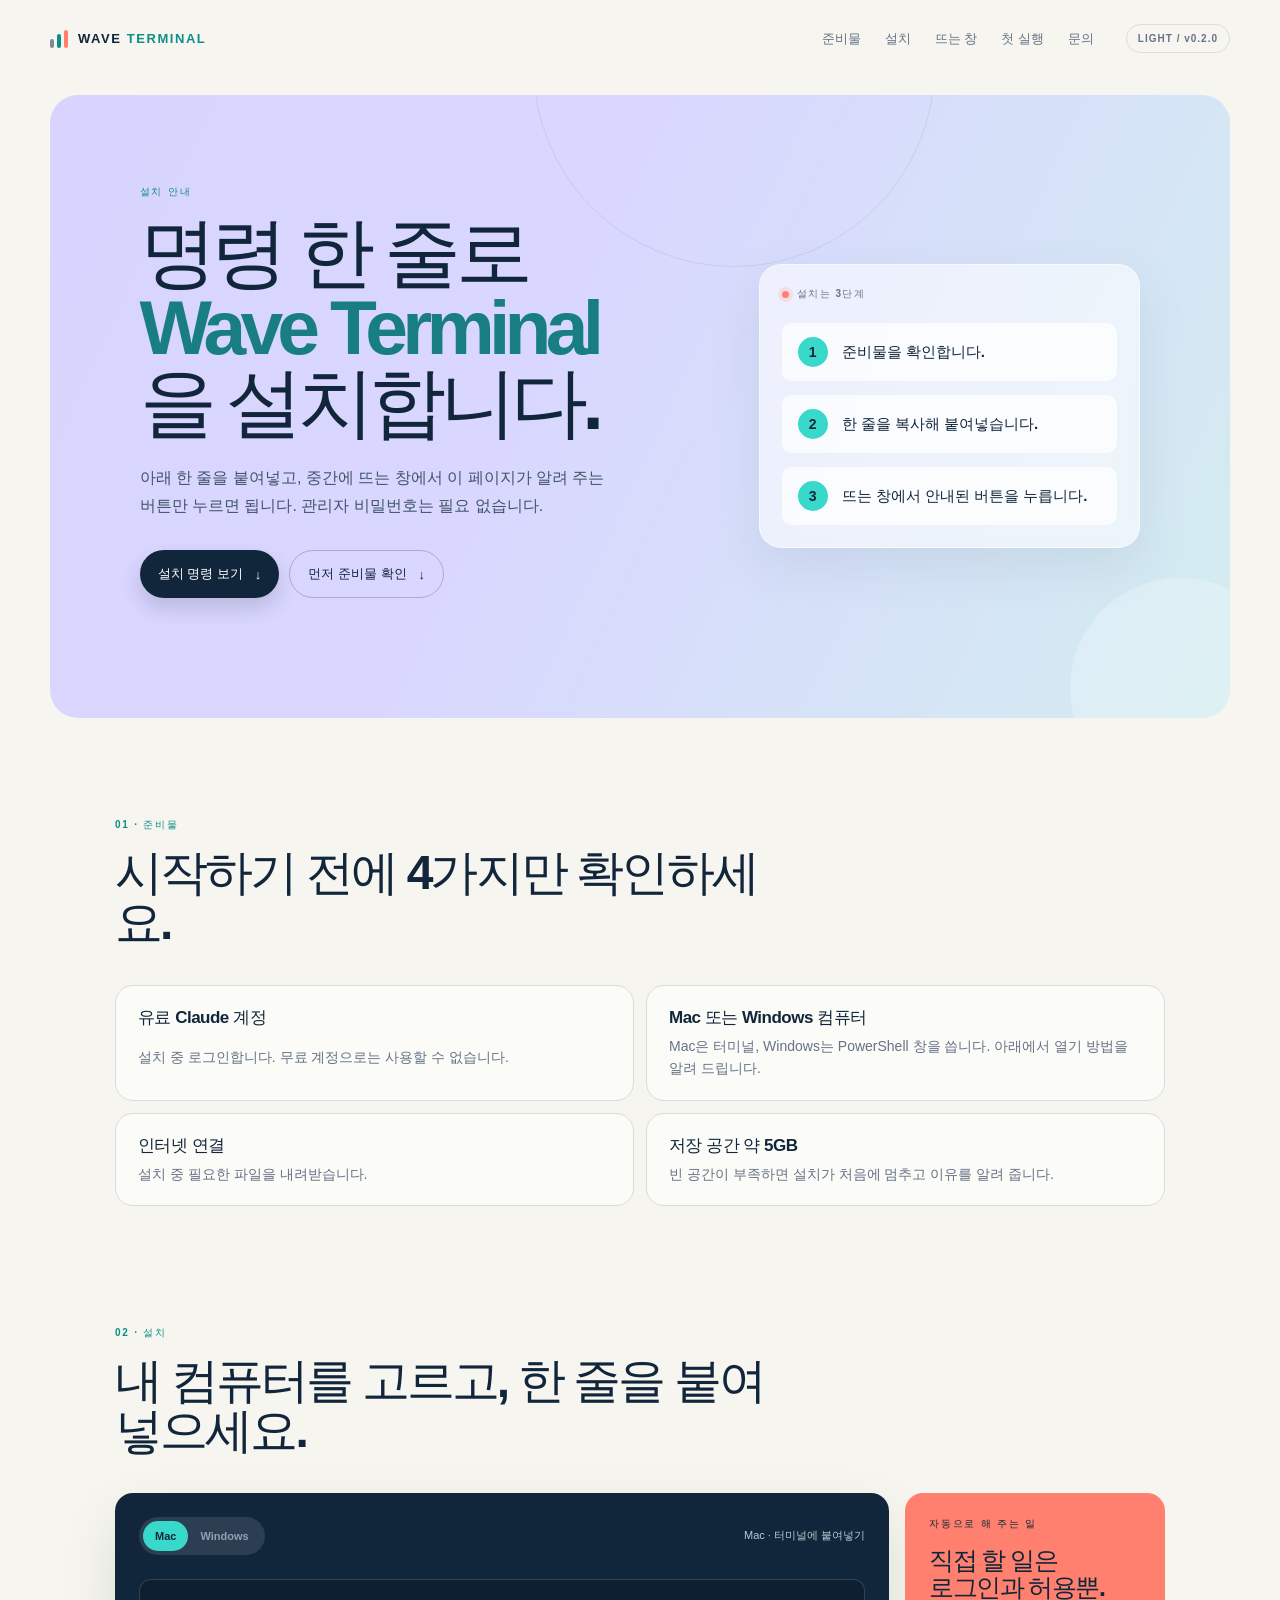
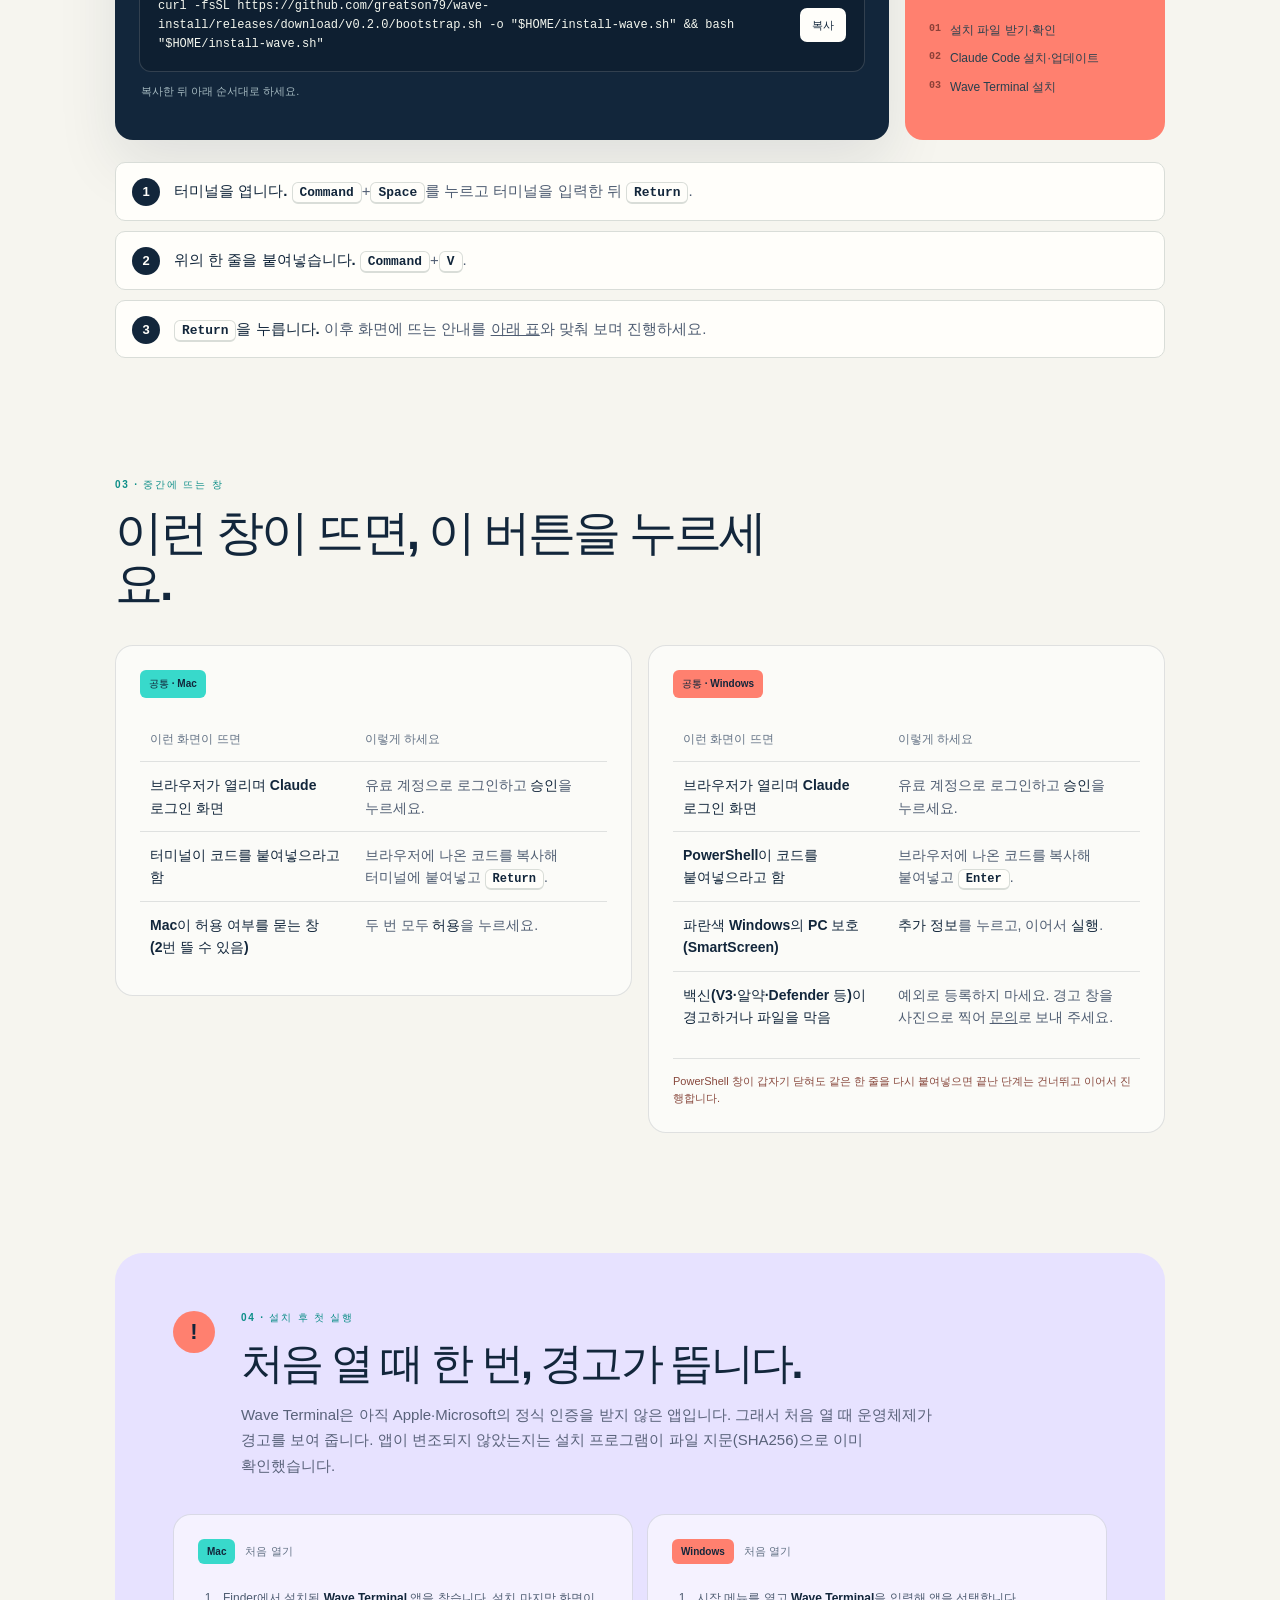
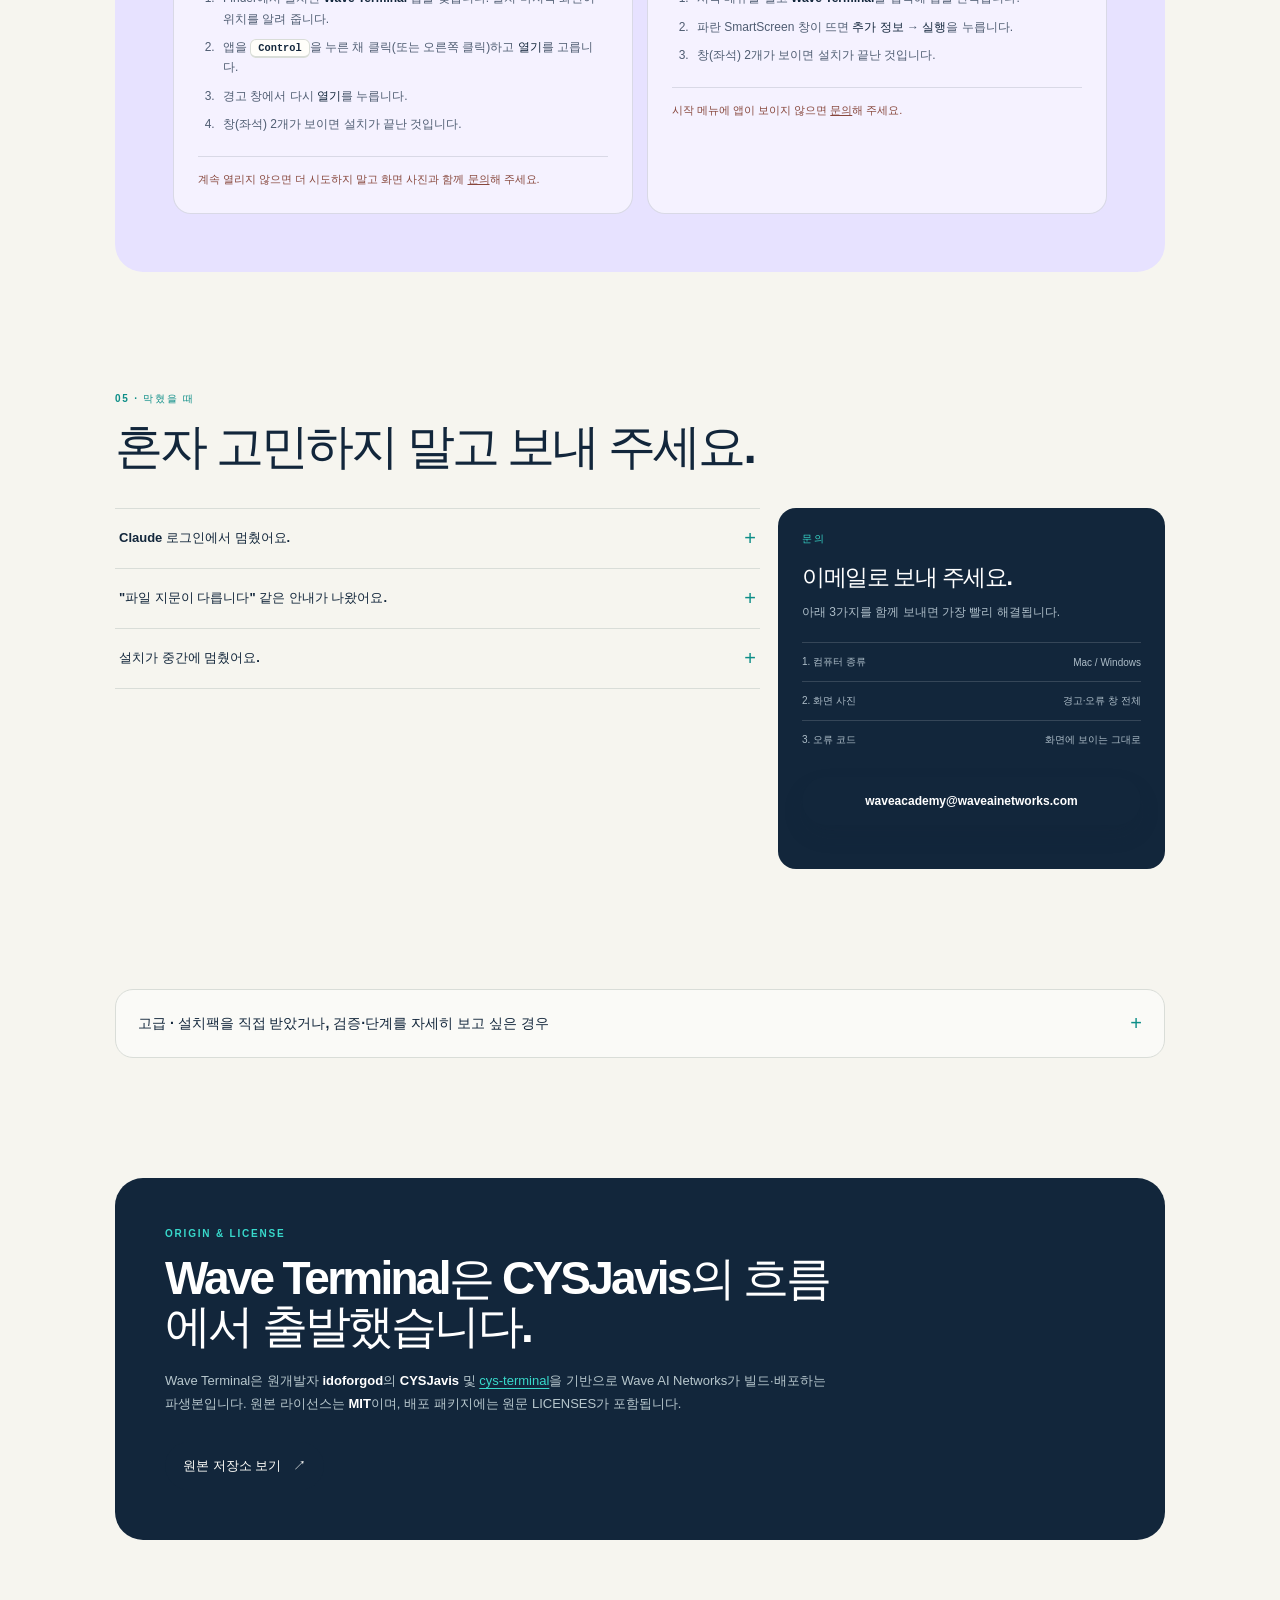
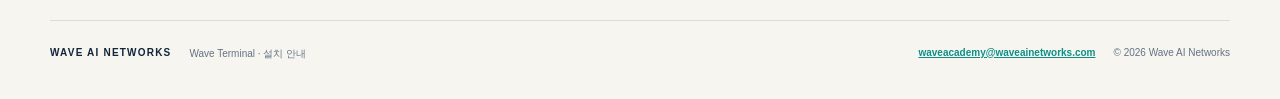
==== site/index.html @ 5f9d538c "release v0.2.0: finalize Windows one-line command on /get, sync site/steps.json, README for Mac+Wind" ====
<!doctype html>
<html lang="ko">
  <head>
    <meta charset="utf-8" />
    <meta name="viewport" content="width=device-width, initial-scale=1" />
    <meta name="description" content="Wave Terminal 설치 안내 — 명령 한 줄, 뜨는 창에서 누를 버튼, 막혔을 때 문의 방법까지." />
    <title>Wave Terminal — 설치 안내</title>
    <link rel="icon" href="data:image/svg+xml,%3Csvg xmlns='http://www.w3.org/2000/svg' viewBox='0 0 32 32'%3E%3Crect width='32' height='32' rx='9' fill='%2312263b'/%3E%3Cpath d='M9 21h4V11H9zm6 0h4V7h-4zm6 0h4V4h-4z' fill='%2338d9cb'/%3E%3C/svg%3E" />
    <link rel="stylesheet" href="./styles.css" />
    <script src="./app.js" defer></script>
  </head>
  <body>
    <a class="skip-link" href="#main">본문으로 건너뛰기</a>
    <header class="site-header">
      <a class="brand" href="#top" aria-label="Wave Terminal 처음으로">
        <span class="brand-mark" aria-hidden="true"><i></i><i></i><i></i></span>
        <span>WAVE <em>TERMINAL</em></span>
      </a>
      <nav class="top-nav" aria-label="페이지 탐색">
        <a href="#ready">준비물</a>
        <a href="#install">설치</a>
        <a href="#windows-popups">뜨는 창</a>
        <a href="#first-run">첫 실행</a>
        <a href="#help">문의</a>
      </nav>
      <span class="header-tag">LIGHT / v0.2.0</span>
    </header>

    <main id="main">
      <section class="hero" id="top" aria-labelledby="hero-title">
        <div class="hero-copy">
          <p class="eyebrow">설치 안내</p>
          <h1 id="hero-title">명령 한 줄로<br /><span>Wave Terminal</span>을 설치합니다.</h1>
          <p class="hero-lede">아래 한 줄을 붙여넣고, 중간에 뜨는 창에서 이 페이지가 알려 주는 버튼만 누르면 됩니다. 관리자 비밀번호는 필요 없습니다.</p>
          <div class="hero-actions">
            <a class="button button-primary" href="#install">설치 명령 보기 <span aria-hidden="true">↓</span></a>
            <a class="button button-quiet" href="#ready">먼저 준비물 확인 <span aria-hidden="true">↓</span></a>
          </div>
        </div>
        <div class="hero-card" aria-label="설치 순서 요약">
          <div class="hero-card-top"><span class="live-dot"></span> 설치는 3단계</div>
          <ol class="quick-steps">
            <li><strong>1</strong><span>준비물을 확인합니다.</span></li>
            <li><strong>2</strong><span>한 줄을 복사해 붙여넣습니다.</span></li>
            <li><strong>3</strong><span>뜨는 창에서 안내된 버튼을 누릅니다.</span></li>
          </ol>
        </div>
      </section>

      <section class="section" id="ready" aria-labelledby="ready-title">
        <div class="section-heading">
          <p class="eyebrow">01 · 준비물</p>
          <h2 id="ready-title">시작하기 전에 4가지만 확인하세요.</h2>
        </div>
        <ul class="need-grid">
          <li><strong>유료 Claude 계정</strong><span>설치 중 로그인합니다. 무료 계정으로는 사용할 수 없습니다.</span></li>
          <li><strong>Mac 또는 Windows 컴퓨터</strong><span>Mac은 터미널, Windows는 PowerShell 창을 씁니다. 아래에서 열기 방법을 알려 드립니다.</span></li>
          <li><strong>인터넷 연결</strong><span>설치 중 필요한 파일을 내려받습니다.</span></li>
          <li><strong>저장 공간 약 5GB</strong><span>빈 공간이 부족하면 설치가 처음에 멈추고 이유를 알려 줍니다.</span></li>
        </ul>
      </section>

      <section class="section install-section" id="install" aria-labelledby="install-title">
        <div class="section-heading">
          <p class="eyebrow">02 · 설치</p>
          <h2 id="install-title">내 컴퓨터를 고르고, 한 줄을 붙여넣으세요.</h2>
        </div>
        <div class="install-layout">
          <div class="command-card">
            <div class="command-card-head">
              <div class="os-switcher" role="tablist" aria-label="운영체제 선택">
                <button class="os-tab is-active" type="button" role="tab" aria-selected="true" data-os="mac">Mac</button>
                <button class="os-tab" type="button" role="tab" aria-selected="false" data-os="windows">Windows</button>
              </div>
              <span class="command-label" id="command-label">Mac · 터미널에 붙여넣기</span>
            </div>
            <div class="command-line">
              <code id="install-command">curl -fsSL https://github.com/greatson79/wave-install/releases/download/v0.2.0/bootstrap.sh -o "$HOME/install-wave.sh" &amp;&amp; bash "$HOME/install-wave.sh"</code>
              <button class="copy-button" type="button" id="copy-command" aria-describedby="copy-status">복사</button>
            </div>
            <p class="copy-status" id="copy-status" role="status" aria-live="polite">복사한 뒤 아래 순서대로 하세요.</p>
          </div>
          <aside class="release-card" aria-label="설치가 하는 일">
            <p class="eyebrow">자동으로 해 주는 일</p>
            <h3>직접 할 일은<br />로그인과 허용뿐.</h3>
            <ol class="mini-checklist">
              <li><span>01</span> 설치 파일 받기·확인</li>
              <li><span>02</span> Claude Code 설치·업데이트</li>
              <li><span>03</span> Wave Terminal 설치</li>
            </ol>
          </aside>
        </div>

        <ol class="do-list os-panel" data-os-panel="mac">
          <li><strong>터미널을 엽니다.</strong> <kbd>Command</kbd>+<kbd>Space</kbd>를 누르고 <b>터미널</b>을 입력한 뒤 <kbd>Return</kbd>.</li>
          <li><strong>위의 한 줄을 붙여넣습니다.</strong> <kbd>Command</kbd>+<kbd>V</kbd>.</li>
          <li><strong><kbd>Return</kbd>을 누릅니다.</strong> 이후 화면에 뜨는 안내를 <a href="#mac-popups">아래 표</a>와 맞춰 보며 진행하세요.</li>
        </ol>
        <ol class="do-list os-panel" data-os-panel="windows" hidden>
          <li><strong>PowerShell을 엽니다.</strong> 시작 메뉴를 열고 <b>PowerShell</b>을 입력한 뒤 <b>Windows PowerShell</b>을 선택합니다. 관리자 권한으로 열 필요는 없습니다.</li>
          <li><strong>위의 한 줄을 붙여넣습니다.</strong> 창 안에서 마우스 오른쪽 버튼을 누르면 붙여넣어집니다.</li>
          <li><strong><kbd>Enter</kbd>를 누릅니다.</strong> 이후 화면에 뜨는 안내를 <a href="#windows-popups">아래 표</a>와 맞춰 보며 진행하세요.</li>
        </ol>
      </section>

      <section class="section" id="popups" aria-labelledby="popups-title">
        <div class="section-heading">
          <p class="eyebrow">03 · 중간에 뜨는 창</p>
          <h2 id="popups-title">이런 창이 뜨면, 이 버튼을 누르세요.</h2>
        </div>
        <div class="popup-grid">
          <article class="procedure-card" id="mac-popups">
            <div class="procedure-head"><span class="platform-badge mac-badge">공통 · Mac</span></div>
            <table class="popup-table">
              <thead><tr><th scope="col">이런 화면이 뜨면</th><th scope="col">이렇게 하세요</th></tr></thead>
              <tbody>
                <tr><th scope="row">브라우저가 열리며 Claude 로그인 화면</th><td>유료 계정으로 로그인하고 <strong>승인</strong>을 누르세요.</td></tr>
                <tr><th scope="row">터미널이 코드를 붙여넣으라고 함</th><td>브라우저에 나온 코드를 복사해 터미널에 붙여넣고 <kbd>Return</kbd>.</td></tr>
                <tr><th scope="row">Mac이 허용 여부를 묻는 창 (2번 뜰 수 있음)</th><td>두 번 모두 <strong>허용</strong>을 누르세요.</td></tr>
              </tbody>
            </table>
          </article>
          <article class="procedure-card" id="windows-popups">
            <div class="procedure-head"><span class="platform-badge win-badge">공통 · Windows</span></div>
            <table class="popup-table">
              <thead><tr><th scope="col">이런 화면이 뜨면</th><th scope="col">이렇게 하세요</th></tr></thead>
              <tbody>
                <tr><th scope="row">브라우저가 열리며 Claude 로그인 화면</th><td>유료 계정으로 로그인하고 <strong>승인</strong>을 누르세요.</td></tr>
                <tr><th scope="row">PowerShell이 코드를 붙여넣으라고 함</th><td>브라우저에 나온 코드를 복사해 붙여넣고 <kbd>Enter</kbd>.</td></tr>
                <tr><th scope="row">파란색 <b>Windows의 PC 보호</b> (SmartScreen)</th><td><strong>추가 정보</strong>를 누르고, 이어서 <strong>실행</strong>.</td></tr>
                <tr><th scope="row">백신(V3·알약·Defender 등)이 경고하거나 파일을 막음</th><td>예외로 등록하지 마세요. 경고 창을 사진으로 찍어 <a href="#help">문의</a>로 보내 주세요.</td></tr>
              </tbody>
            </table>
            <p class="procedure-stop">PowerShell 창이 갑자기 닫혀도 같은 한 줄을 다시 붙여넣으면 끝난 단계는 건너뛰고 이어서 진행합니다.</p>
          </article>
        </div>
      </section>

      <section class="section unsigned-section" id="first-run" aria-labelledby="first-title">
        <div class="warning-heading">
          <div class="warning-icon" aria-hidden="true">!</div>
          <div>
            <p class="eyebrow">04 · 설치 후 첫 실행</p>
            <h2 id="first-title">처음 열 때 한 번, 경고가 뜹니다.</h2>
            <p>Wave Terminal은 아직 Apple·Microsoft의 정식 인증을 받지 않은 앱입니다. 그래서 처음 열 때 운영체제가 경고를 보여 줍니다. 앱이 변조되지 않았는지는 설치 프로그램이 파일 지문(SHA256)으로 이미 확인했습니다.</p>
          </div>
        </div>
        <div class="unsigned-grid">
          <article class="procedure-card">
            <div class="procedure-head"><span class="platform-badge mac-badge">Mac</span><span>처음 열기</span></div>
            <ol>
              <li>Finder에서 설치된 <strong>Wave Terminal</strong> 앱을 찾습니다. 설치 마지막 화면이 위치를 알려 줍니다.</li>
              <li>앱을 <kbd>Control</kbd>을 누른 채 클릭(또는 오른쪽 클릭)하고 <strong>열기</strong>를 고릅니다.</li>
              <li>경고 창에서 다시 <strong>열기</strong>를 누릅니다.</li>
              <li>창(좌석) 2개가 보이면 설치가 끝난 것입니다.</li>
            </ol>
            <p class="procedure-stop">계속 열리지 않으면 더 시도하지 말고 화면 사진과 함께 <a href="#help">문의</a>해 주세요.</p>
          </article>
          <article class="procedure-card">
            <div class="procedure-head"><span class="platform-badge win-badge">Windows</span><span>처음 열기</span></div>
            <ol>
              <li>시작 메뉴를 열고 <strong>Wave Terminal</strong>을 입력해 앱을 선택합니다.</li>
              <li>파란 SmartScreen 창이 뜨면 <strong>추가 정보</strong> → <strong>실행</strong>을 누릅니다.</li>
              <li>창(좌석) 2개가 보이면 설치가 끝난 것입니다.</li>
            </ol>
            <p class="procedure-stop">시작 메뉴에 앱이 보이지 않으면 <a href="#help">문의</a>해 주세요.</p>
          </article>
        </div>
      </section>

      <section class="section help-section" id="help" aria-labelledby="help-title">
        <div class="section-heading">
          <p class="eyebrow">05 · 막혔을 때</p>
          <h2 id="help-title">혼자 고민하지 말고 보내 주세요.</h2>
        </div>
        <div class="help-layout">
          <div class="troubleshooting-list">
            <details><summary>Claude 로그인에서 멈췄어요.</summary><p>브라우저에서 유료 Claude 계정 로그인을 끝낸 뒤 설치 창으로 돌아와 안내대로 이어 가세요. 로그인 코드는 다른 사람에게 보내지 마세요.</p></details>
            <details><summary>"파일 지문이 다릅니다" 같은 안내가 나왔어요.</summary><p>그 파일은 실행하지 말고 삭제하세요. 한 줄을 처음부터 다시 실행해도 같으면 설치를 멈추고 문의해 주세요.</p></details>
            <details><summary>설치가 중간에 멈췄어요.</summary><p>같은 한 줄을 다시 붙여넣으세요. 이미 끝난 단계는 건너뜁니다. 그래도 멈추면 아래 내용을 보내 주세요.</p></details>
          </div>
          <aside class="reset-card">
            <p class="eyebrow">문의</p>
            <h3>이메일로 보내 주세요.</h3>
            <p>아래 3가지를 함께 보내면 가장 빨리 해결됩니다.</p>
            <div class="recovery-line"><span>1. 컴퓨터 종류</span><span>Mac / Windows</span></div>
            <div class="recovery-line"><span>2. 화면 사진</span><span>경고·오류 창 전체</span></div>
            <div class="recovery-line"><span>3. 오류 코드</span><span>화면에 보이는 그대로</span></div>
            <p><a class="button button-primary" href="mailto:waveacademy@waveainetworks.com">waveacademy@waveainetworks.com</a></p>
          </aside>
        </div>
      </section>

      <section class="section advanced-section" id="advanced" aria-labelledby="advanced-title">
        <details class="advanced-fold">
          <summary id="advanced-title">고급 · 설치팩을 직접 받았거나, 검증·단계를 자세히 보고 싶은 경우</summary>
          <div class="advanced-body">
            <h3>설치팩 zip을 직접 받은 경우</h3>
            <p><a href="https://github.com/greatson79/wave-install/archive/refs/tags/v0.2.0.zip">wave-install-0.2.0.zip</a>을 내려받아 압축을 풀면 <code>wave-install-0.2.0</code> 폴더가 생깁니다. 터미널에서 <code>cd ~/Downloads/wave-install-0.2.0 &amp;&amp; bash bootstrap.sh</code> 한 줄만 실행하세요(위의 설치 명령은 칠 필요 없음).</p>

            <h3>설치기가 확인하는 것</h3>
            <p>공식 저장소 <a href="https://github.com/greatson79/wave-terminal" target="_blank" rel="noreferrer">greatson79/wave-terminal</a>의 Release에서 받은 파일인지, 설치기에 고정된 SHA256 지문과 일치하는지를 확인합니다. macOS는 앱 <code>codesign</code> 검증을 추가로 합니다. 이 검증은 파일이 변조되지 않았다는 확인이며 Apple 공증을 대신하지 않습니다. 현재 macOS 공증은 받지 않았고(<code>spctl</code> 거부), Windows는 Authenticode 코드서명이 없습니다. 전체 설치 실측은 진행 중입니다.</p>

            <h3>Mac에서 격리 속성을 직접 풀어야 할 때</h3>
            <p>출처와 지문을 확인했고, 위의 <strong>열기</strong> 방법으로도 열리지 않을 때만 사용하세요. 설치된 Wave Terminal 앱에 한해 <code>xattr -dr com.apple.quarantine "$HOME/.wave/apps/Wave Terminal.app"</code>을 실행합니다. 다른 위치에 복사했다면 실제 앱 경로로 바꾸세요. 서명 문제를 고치지는 않습니다.</p>

            <h3>설치 10단계</h3>
            <p class="steps-source" id="steps-source-status" role="status" aria-live="polite">steps.json을 불러오는 중…</p>
            <ol class="steps-list" id="steps-list" aria-label="Wave Terminal 설치 단계"></ol>
            <noscript><p class="noscript-note">단계 목록을 보려면 브라우저에서 JavaScript를 활성화하세요. 설치 정본은 steps.json입니다.</p></noscript>

            <h3>오류 ID별 안내</h3>
            <div class="troubleshooting-list">
              <details><summary><span class="error-id">OS_UNSUPPORTED</span> 운영체제 또는 셸이 지원 대상이 아닌가요?</summary><p>macOS·Windows의 최신 지원 범위와 셸 조건을 확인한 뒤, 조건이 맞지 않으면 문의해 주세요.</p></details>
              <details><summary><span class="error-id">CHECKSUM_MISMATCH</span> SHA256이 일치하지 않나요?</summary><p>파일을 실행하거나 재사용하지 말고 삭제한 뒤, 공식 Release에서 다시 받아 비교하세요. 계속 다르면 다운로드를 중단합니다.</p></details>
              <details><summary><span class="error-id">CLAUDE_LOGIN_REQUIRED</span> Claude 로그인이 멈췄나요?</summary><p>브라우저에서 유료 Claude 계정 로그인을 완료한 뒤 설치기의 해당 단계로 돌아옵니다. 인증 코드는 공개 채널에 남기지 마세요.</p></details>
              <details><summary><span class="error-id">DAEMON_START_FAILED</span> 데몬 등록에 실패했나요?</summary><p>기본값은 켜짐이지만 선택 단계입니다. 로그 한 파일을 보존하고, 재설치 전에 오류 ID와 운영체제를 기록하세요.</p></details>
            </div>

            <h3>재설치 / 초기화</h3>
            <p>상태 파일과 로그를 확인한 뒤 필요한 작업만 선택하세요. 초기화 전에는 보존할 로그를 먼저 복사합니다. <code>reinstall.sh</code>는 설치 파일을 다시 적용하고, <code>reset.sh --list</code>는 삭제 대상을 미리 보여 줍니다.</p>
          </div>
        </details>
      </section>

      <section class="section attribution-section" id="about" aria-labelledby="about-title">
        <div class="attribution-box">
          <p class="eyebrow">ORIGIN &amp; LICENSE</p>
          <h2 id="about-title">Wave Terminal은 CYSJavis의 흐름에서 출발했습니다.</h2>
          <p>Wave Terminal은 원개발자 <strong>idoforgod</strong>의 <strong>CYSJavis</strong> 및 <a href="https://github.com/idoforgod/cys-terminal" target="_blank" rel="noreferrer">cys-terminal</a>을 기반으로 Wave AI Networks가 빌드·배포하는 파생본입니다. 원본 라이선스는 <strong>MIT</strong>이며, 배포 패키지에는 원문 LICENSES가 포함됩니다.</p>
          <a class="button button-dark" href="https://github.com/idoforgod/cys-terminal" target="_blank" rel="noreferrer">원본 저장소 보기 <span aria-hidden="true">↗</span></a>
        </div>
      </section>
    </main>

    <footer class="site-footer">
      <div><strong>WAVE AI NETWORKS</strong><span>Wave Terminal · 설치 안내</span></div>
      <div><a href="mailto:waveacademy@waveainetworks.com">waveacademy@waveainetworks.com</a><span>© 2026 Wave AI Networks</span></div>
    </footer>
  </body>
</html>
---- site/styles.css ----
:root {
  --ink: #112337;
  --muted: #647386;
  --paper: #f6f5ef;
  --paper-deep: #ecece4;
  --white: #fffefa;
  --navy: #12263b;
  --cyan: #38d9cb;
  --cyan-deep: #0d8e88;
  --coral: #ff806f;
  --lilac: #d9d5ff;
  --line: #d9ddd8;
  --shadow: 0 24px 60px rgba(17, 35, 55, .10);
  --radius-lg: 28px;
  --radius-md: 18px;
  --radius-sm: 10px;
  color: var(--ink);
  background: var(--paper);
  font-family: Inter, ui-sans-serif, -apple-system, BlinkMacSystemFont, "Segoe UI", "Noto Sans KR", sans-serif;
  font-synthesis: none;
  text-rendering: optimizeLegibility;
}

* { box-sizing: border-box; }
html { scroll-behavior: smooth; }
body { margin: 0; min-width: 320px; background: var(--paper); }
a { color: inherit; }
button, a { -webkit-tap-highlight-color: transparent; }
button { font: inherit; }
.skip-link { position: fixed; left: 16px; top: -80px; z-index: 20; padding: 12px 16px; border-radius: 999px; background: var(--navy); color: white; text-decoration: none; }
.skip-link:focus { top: 16px; }

.site-header { width: min(1180px, calc(100% - 48px)); margin: 0 auto; padding: 24px 0 18px; display: flex; align-items: center; gap: 32px; }
.brand { display: inline-flex; align-items: center; gap: 10px; font-size: 13px; font-weight: 850; letter-spacing: .12em; text-decoration: none; white-space: nowrap; }
.brand em { color: var(--cyan-deep); font-style: normal; }
.brand-mark { display: inline-flex; gap: 3px; align-items: end; height: 18px; }
.brand-mark i { display: block; width: 4px; border-radius: 99px; background: var(--navy); }
.brand-mark i:nth-child(1) { height: 9px; opacity: .52; }
.brand-mark i:nth-child(2) { height: 14px; background: var(--cyan-deep); }
.brand-mark i:nth-child(3) { height: 18px; background: var(--coral); }
.top-nav { display: flex; gap: 24px; margin-left: auto; }
.top-nav a { color: var(--muted); font-size: 13px; font-weight: 700; text-decoration: none; }
.top-nav a:hover, .top-nav a:focus-visible { color: var(--ink); }
.header-tag { padding: 8px 11px; border: 1px solid var(--line); border-radius: 99px; color: var(--muted); font-size: 10px; font-weight: 800; letter-spacing: .1em; }

.hero { width: min(1180px, calc(100% - 48px)); margin: 24px auto 100px; padding: clamp(40px, 7vw, 90px) clamp(28px, 7vw, 94px); display: grid; grid-template-columns: minmax(0, 1.15fr) minmax(320px, .85fr); align-items: center; gap: clamp(40px, 8vw, 120px); overflow: hidden; border-radius: var(--radius-lg); background: linear-gradient(115deg, #d8d4ff 0%, #d9d7ff 42%, #d3edf0 100%); position: relative; }
.hero::before { content: ""; position: absolute; width: 400px; height: 400px; border-radius: 50%; border: 1px solid rgba(17,35,55,.08); right: 25%; top: -230px; }
.hero::after { content: ""; position: absolute; width: 220px; height: 220px; border-radius: 50%; background: rgba(255,255,255,.22); right: -60px; bottom: -80px; }
.hero-copy, .hero-card { position: relative; z-index: 1; }
.eyebrow { margin: 0 0 16px; color: var(--cyan-deep); font-size: 10px; font-weight: 900; letter-spacing: .18em; }
.eyebrow span { color: var(--coral); }
h1, h2, h3, p { margin-top: 0; }
h1 { max-width: 700px; margin-bottom: 24px; color: var(--navy); font-size: clamp(42px, 6vw, 78px); line-height: .98; letter-spacing: -.075em; }
h1 span { color: #187e83; }
.hero-lede { max-width: 530px; margin-bottom: 30px; color: #405567; font-size: 16px; line-height: 1.75; word-break: keep-all; }
.hero-actions { display: flex; flex-wrap: wrap; gap: 10px; margin-bottom: 30px; }
.button { display: inline-flex; align-items: center; justify-content: center; gap: 12px; min-height: 48px; padding: 0 18px; border-radius: 999px; font-size: 13px; font-weight: 850; text-decoration: none; transition: transform .2s ease, box-shadow .2s ease, background .2s ease; }
.button:hover, .button:focus-visible { transform: translateY(-2px); }
.button-primary { background: var(--navy); color: white; box-shadow: 0 10px 20px rgba(18,38,59,.16); }
.button-primary:hover, .button-primary:focus-visible { box-shadow: 0 14px 26px rgba(18,38,59,.24); }
.button-quiet { color: var(--navy); border: 1px solid rgba(17,35,55,.24); }
.button-dark { background: var(--navy); color: var(--white); }
.origin-line { margin: 0; color: #536a79; font-size: 11px; }
.origin-line span { margin: 0 7px; color: var(--coral); }
.hero-card { padding: 22px; border: 1px solid rgba(255,255,255,.55); border-radius: 22px; background: rgba(255,255,255,.56); box-shadow: 0 18px 50px rgba(56,89,110,.10); backdrop-filter: blur(10px); }
.hero-card-top { display: flex; align-items: center; gap: 8px; margin-bottom: 18px; color: var(--muted); font-size: 10px; font-weight: 900; letter-spacing: .14em; }
.live-dot { width: 7px; height: 7px; border-radius: 50%; background: var(--coral); box-shadow: 0 0 0 4px rgba(255,128,111,.16); }
.terminal-window { border-radius: 14px; background: var(--navy); overflow: hidden; box-shadow: 0 12px 26px rgba(17,35,55,.19); }
.terminal-top { min-height: 34px; padding: 0 13px; display: flex; align-items: center; gap: 5px; border-bottom: 1px solid rgba(255,255,255,.12); color: #98acbb; }
.terminal-top span { width: 6px; height: 6px; border-radius: 50%; background: #647789; }
.terminal-top span:nth-child(2) { background: var(--lilac); }
.terminal-top span:nth-child(3) { background: var(--cyan); }
.terminal-top b { margin-left: 8px; font-size: 9px; font-weight: 600; }
.terminal-body { padding: 24px 20px 27px; color: #f4f7ef; font-family: "SFMono-Regular", Consolas, monospace; font-size: 12px; line-height: 1.9; }
.terminal-body p { margin: 0; }
.prompt { margin-right: 9px; color: var(--cyan); }
.muted { color: #9baebe; }
.success { color: var(--cyan); }
.hero-card-footer { display: grid; grid-template-columns: repeat(3, 1fr); gap: 12px; padding-top: 18px; color: var(--muted); font-size: 9px; line-height: 1.45; }
.hero-card-footer strong { display: block; color: var(--navy); font-size: 18px; line-height: 1.1; }

.section { width: min(1050px, calc(100% - 48px)); margin: 0 auto 120px; }
.section-heading { max-width: 690px; margin-bottom: 36px; }
.section-heading h2, .warning-heading h2 { margin-bottom: 16px; color: var(--navy); font-size: clamp(30px, 4vw, 48px); line-height: 1.05; letter-spacing: -.06em; }
.section-heading > p:last-child, .warning-heading > div > p:last-child { color: var(--muted); font-size: 15px; line-height: 1.7; word-break: keep-all; }
.split-heading { max-width: none; display: flex; justify-content: space-between; align-items: end; gap: 28px; }
.split-heading > p { margin: 0 0 8px; color: var(--muted); font-size: 12px; }
code { padding: 2px 6px; border-radius: 5px; background: rgba(17,35,55,.07); color: var(--navy); font-family: "SFMono-Regular", Consolas, monospace; font-size: .9em; }

.install-layout { display: grid; grid-template-columns: minmax(0, 1fr) 260px; gap: 16px; align-items: stretch; }
.command-card, .release-card { border-radius: var(--radius-md); }
.command-card { padding: 24px; background: var(--navy); box-shadow: var(--shadow); }
.command-card-head { display: flex; justify-content: space-between; align-items: center; gap: 16px; margin-bottom: 24px; }
.os-switcher { display: inline-flex; padding: 4px; border-radius: 99px; background: rgba(255,255,255,.11); }
.os-tab { padding: 9px 12px; border: 0; border-radius: 99px; background: transparent; color: #8da3b0; cursor: pointer; font-size: 11px; font-weight: 800; }
.os-tab.is-active { background: var(--cyan); color: var(--navy); }
.command-label { color: #b8c8ce; font-size: 11px; }
.command-line { display: grid; grid-template-columns: minmax(0, 1fr) auto; gap: 14px; align-items: center; padding: 17px 18px; border: 1px solid rgba(255,255,255,.15); border-radius: 12px; background: rgba(0,0,0,.17); }
.command-line code { padding: 0; overflow-wrap: anywhere; background: none; color: #f4f7ef; font-size: 12px; line-height: 1.6; }
.copy-button { min-height: 34px; padding: 0 12px; border: 0; border-radius: 7px; background: var(--white); color: var(--navy); cursor: pointer; font-size: 11px; font-weight: 850; }
.copy-button:hover, .copy-button:focus-visible { background: var(--cyan); }
.copy-status { min-height: 18px; margin: 12px 2px 0; color: #a4b9c0; font-size: 11px; }
.release-card { padding: 24px; background: var(--coral); }
.release-card .eyebrow { color: var(--navy); }
.release-card h3 { margin-bottom: 20px; color: var(--navy); font-size: 25px; line-height: 1.1; letter-spacing: -.06em; }
.mini-checklist { display: grid; gap: 12px; margin: 0 0 20px; padding: 0; list-style: none; color: #273f4e; font-size: 12px; line-height: 1.4; }
.mini-checklist li { display: flex; gap: 9px; }
.mini-checklist span { color: #8c4038; font-family: monospace; font-size: 10px; font-weight: 800; }
.text-link { color: var(--navy); font-size: 12px; font-weight: 850; text-underline-offset: 4px; }
.guard-grid { display: grid; grid-template-columns: repeat(3, 1fr); gap: 12px; margin-top: 16px; }
.guard-card { min-height: 156px; padding: 22px; border: 1px solid var(--line); border-radius: var(--radius-md); background: rgba(255,255,255,.35); }
.card-number { display: inline-grid; width: 25px; height: 25px; margin-bottom: 26px; place-items: center; border-radius: 50%; background: var(--lilac); color: var(--navy); font-size: 10px; font-weight: 900; }
.guard-card h3 { margin-bottom: 8px; font-size: 16px; letter-spacing: -.04em; }
.guard-card p { margin: 0; color: var(--muted); font-size: 12px; line-height: 1.6; word-break: keep-all; }

.steps-section { padding-top: 4px; }
.steps-source { padding: 10px 12px; border: 1px solid var(--line); border-radius: 999px; white-space: nowrap; }
.steps-list { display: grid; grid-template-columns: repeat(2, 1fr); gap: 0 28px; padding: 0; margin: 0; list-style: none; counter-reset: steps; }
.step-item { display: grid; grid-template-columns: 48px 1fr; gap: 16px; padding: 24px 0; border-top: 1px solid var(--line); counter-increment: steps; }
.step-item::before { content: counter(steps, decimal-leading-zero); display: grid; width: 42px; height: 42px; place-items: center; border-radius: 12px; background: var(--lilac); color: var(--navy); font-family: "SFMono-Regular", Consolas, monospace; font-size: 11px; font-weight: 900; }
.step-item h3 { margin: 2px 0 7px; font-size: 15px; letter-spacing: -.03em; }
.step-item p { margin: 0 0 8px; color: var(--muted); font-size: 12px; line-height: 1.6; }
.step-item .step-meta { display: flex; flex-wrap: wrap; gap: 6px; margin-top: 10px; }
.step-meta span { padding: 5px 7px; border-radius: 5px; background: var(--paper-deep); color: var(--muted); font-size: 10px; }
.step-meta .pass { background: #d8f3e9; color: #26745e; }
.noscript-note { padding: 16px; border-radius: 10px; background: #fff3cf; color: #735a23; font-size: 13px; }

.unsigned-section { padding: clamp(30px, 5vw, 58px); border-radius: var(--radius-lg); background: #e7e2ff; }
.warning-heading { display: grid; grid-template-columns: 48px 1fr; gap: 20px; max-width: 760px; margin-bottom: 36px; }
.warning-icon { display: grid; width: 42px; height: 42px; place-items: center; border-radius: 50%; background: var(--coral); color: var(--navy); font-size: 22px; font-weight: 900; }
.warning-heading h2 { font-size: clamp(28px, 4vw, 43px); }
.warning-heading > div > p:last-child { margin-bottom: 0; color: #59627a; }
.unsigned-grid { display: grid; grid-template-columns: repeat(2, 1fr); gap: 14px; }
.procedure-card { padding: 24px; border: 1px solid rgba(17,35,55,.12); border-radius: var(--radius-md); background: rgba(255,255,255,.57); }
.procedure-head { display: flex; align-items: center; gap: 10px; margin-bottom: 20px; color: var(--muted); font-size: 11px; font-weight: 800; }
.platform-badge { padding: 7px 9px; border-radius: 6px; color: var(--navy); font-size: 10px; font-weight: 900; }
.mac-badge { background: var(--cyan); }
.win-badge { background: var(--coral); }
.procedure-card ol { margin: 0; padding-left: 20px; color: #4f5d72; font-size: 12px; line-height: 1.7; }
.procedure-card li { padding: 4px 0 4px 5px; }
.procedure-card strong { color: var(--navy); }
.procedure-stop { margin: 18px 0 0; padding-top: 14px; border-top: 1px solid rgba(17,35,55,.12); color: #88483d; font-size: 11px; line-height: 1.55; }

.downloads-section { position: relative; }
.download-grid { display: grid; grid-template-columns: repeat(3, 1fr); gap: 14px; }
.download-step { padding: 22px; border-radius: var(--radius-md); background: var(--white); box-shadow: 0 8px 25px rgba(17,35,55,.05); }
.download-step > span { color: var(--coral); font-family: monospace; font-size: 11px; font-weight: 900; }
.download-step h3 { margin: 28px 0 8px; font-size: 17px; }
.download-step p { margin: 0; color: var(--muted); font-size: 12px; line-height: 1.7; word-break: keep-all; }
.download-step a { color: var(--cyan-deep); font-weight: 800; text-underline-offset: 3px; }
.release-note { display: flex; gap: 10px; align-items: flex-start; margin-top: 14px; padding: 16px; border: 1px dashed #bcc7bf; border-radius: var(--radius-sm); }
.release-note p { margin: 0; color: var(--muted); font-size: 11px; line-height: 1.6; }
.note-mark { display: grid; flex: 0 0 auto; width: 17px; height: 17px; place-items: center; border-radius: 50%; background: var(--cyan); color: var(--navy); font-size: 11px; font-weight: 900; }

.help-layout { display: grid; grid-template-columns: minmax(0, 1.25fr) minmax(250px, .75fr); gap: 18px; }
.troubleshooting-list { border-top: 1px solid var(--line); }
details { border-bottom: 1px solid var(--line); }
summary { display: flex; align-items: center; gap: 12px; padding: 18px 4px; cursor: pointer; color: var(--navy); font-size: 13px; font-weight: 750; list-style: none; }
summary::-webkit-details-marker { display: none; }
summary::after { content: "+"; margin-left: auto; color: var(--cyan-deep); font-size: 20px; font-weight: 400; }
details[open] summary::after { content: "−"; }
details > p { margin: -4px 28px 18px 4px; color: var(--muted); font-size: 12px; line-height: 1.65; }
.error-id { padding: 6px 7px; border-radius: 5px; background: var(--paper-deep); color: var(--cyan-deep); font-family: monospace; font-size: 9px; font-weight: 900; white-space: nowrap; }
.reset-card { padding: 24px; border-radius: var(--radius-md); background: var(--navy); color: white; }
.reset-card .eyebrow { color: var(--cyan); }
.reset-card h3 { margin-bottom: 10px; font-size: 23px; letter-spacing: -.06em; }
.reset-card > p:not(.eyebrow) { margin-bottom: 20px; color: #adbdc8; font-size: 12px; line-height: 1.6; }
.recovery-line { display: flex; justify-content: space-between; gap: 12px; align-items: center; padding: 12px 0; border-top: 1px solid rgba(255,255,255,.15); color: #adbdc8; font-size: 10px; }
.recovery-line code { background: rgba(255,255,255,.1); color: var(--cyan); }

.attribution-section { margin-bottom: 80px; }
.attribution-box { padding: clamp(28px, 5vw, 50px); border-radius: var(--radius-lg); background: var(--navy); color: white; }
.attribution-box .eyebrow { color: var(--cyan); }
.attribution-box h2 { max-width: 680px; margin-bottom: 18px; color: white; font-size: clamp(28px, 4vw, 46px); line-height: 1.04; letter-spacing: -.06em; }
.attribution-box p:not(.eyebrow) { max-width: 740px; margin-bottom: 26px; color: #b7c7cd; font-size: 13px; line-height: 1.8; word-break: keep-all; }
.attribution-box p a { color: var(--cyan); text-underline-offset: 3px; }
.attribution-box p strong { color: white; }
.site-footer { width: min(1180px, calc(100% - 48px)); margin: 0 auto; padding: 26px 0 38px; display: flex; justify-content: space-between; gap: 20px; border-top: 1px solid var(--line); color: var(--muted); font-size: 10px; }
.site-footer > div { display: flex; flex-wrap: wrap; gap: 12px 18px; }
.site-footer strong { color: var(--navy); letter-spacing: .12em; }
.site-footer a { color: var(--cyan-deep); font-weight: 700; }

:focus-visible { outline: 3px solid var(--coral); outline-offset: 3px; }
@media (max-width: 860px) {
  .site-header { gap: 16px; }
  .top-nav { gap: 14px; }
  .header-tag { display: none; }
  .hero { grid-template-columns: 1fr; gap: 42px; }
  .hero-card { max-width: 470px; }
  .install-layout, .help-layout { grid-template-columns: 1fr; }
  .release-card { min-height: 0; }
}
@media (max-width: 620px) {
  .site-header, .hero, .section, .site-footer { width: min(100% - 32px, 1050px); }
  .site-header { padding-top: 18px; }
  .top-nav { display: none; }
  .hero { margin-top: 12px; margin-bottom: 72px; padding: 36px 24px; border-radius: 22px; }
  h1 { font-size: clamp(39px, 13vw, 62px); }
  .hero-lede { font-size: 14px; }
  .hero-card-footer { gap: 7px; }
  .section { margin-bottom: 84px; }
  .section-heading h2, .warning-heading h2 { font-size: 34px; }
  .command-card { padding: 18px; }
  .command-card-head { align-items: flex-start; flex-direction: column; }
  .command-label { align-self: flex-start; }
  .command-line { grid-template-columns: 1fr; }
  .copy-button { justify-self: start; padding-inline: 18px; }
  .guard-grid, .unsigned-grid, .download-grid { grid-template-columns: 1fr; }
  .guard-card { min-height: auto; }
  .split-heading { display: block; }
  .steps-source { display: inline-block; margin-top: 4px; white-space: normal; }
  .steps-list { grid-template-columns: 1fr; }
  .unsigned-section { padding: 26px 20px; border-radius: 22px; }
  .warning-heading { grid-template-columns: 1fr; gap: 16px; }
  .procedure-card { padding: 20px; }
  .site-footer { display: block; }
  .site-footer > div + div { margin-top: 12px; }
}

/* /get 쉬운 말 개정(2026-10-01): 준비물·할 일 목록·뜨는 창 표·고급 접힘 */
.quick-steps { display: grid; gap: 14px; padding: 0; margin: 22px 0 0; list-style: none; }
.quick-steps li { display: flex; align-items: center; gap: 14px; padding: 14px 16px; border-radius: var(--radius-sm); background: rgba(255,255,255,.72); color: var(--navy); font-size: 15px; font-weight: 700; }
.quick-steps strong { display: grid; place-items: center; flex: none; width: 30px; height: 30px; border-radius: 50%; background: var(--cyan); color: var(--navy); font-size: 14px; }
.need-grid { display: grid; grid-template-columns: repeat(2, 1fr); gap: 12px; padding: 0; margin: 0; list-style: none; }
.need-grid li { display: grid; gap: 6px; padding: 20px 22px; border: 1px solid var(--line); border-radius: var(--radius-md); background: rgba(255,255,255,.6); }
.need-grid strong { color: var(--navy); font-size: 17px; letter-spacing: -.03em; }
.need-grid span { color: var(--muted); font-size: 14px; line-height: 1.6; word-break: keep-all; }
.do-list { display: grid; gap: 10px; padding: 0; margin: 22px 0 0; list-style: none; counter-reset: dolist; }
.do-list[hidden] { display: none; }
.do-list li { counter-increment: dolist; padding: 16px 18px 16px 58px; position: relative; border-radius: var(--radius-sm); background: var(--white); border: 1px solid var(--line); color: #4f5d72; font-size: 15px; line-height: 1.65; word-break: keep-all; }
.do-list li::before { content: counter(dolist); position: absolute; left: 16px; top: 15px; display: grid; place-items: center; width: 28px; height: 28px; border-radius: 50%; background: var(--navy); color: var(--white); font-size: 13px; font-weight: 800; }
.do-list strong { color: var(--navy); }
kbd { padding: 2px 7px; border: 1px solid var(--line); border-bottom-width: 2px; border-radius: 6px; background: var(--white); color: var(--navy); font: 700 .86em/1.4 ui-monospace, monospace; }
.popup-grid { display: grid; grid-template-columns: repeat(2, 1fr); gap: 16px; align-items: start; }
.popup-table { width: 100%; border-collapse: collapse; font-size: 14px; line-height: 1.6; color: #4f5d72; }
.popup-table th, .popup-table td { padding: 12px 10px; border-top: 1px solid rgba(17,35,55,.12); text-align: left; vertical-align: top; word-break: keep-all; }
.popup-table thead th { border-top: 0; color: var(--muted); font-size: 12px; }
.popup-table tbody th { width: 46%; color: var(--navy); font-weight: 700; }
.popup-table strong { color: var(--navy); }
.advanced-fold { border: 1px solid var(--line); border-radius: var(--radius-md); background: rgba(255,255,255,.5); padding: 4px 22px; }
.advanced-fold > summary { padding: 18px 0; font-size: 14px; }
.advanced-body { padding: 4px 0 22px; color: #4f5d72; font-size: 14px; line-height: 1.75; word-break: keep-all; }
.advanced-body h3 { margin: 26px 0 8px; color: var(--navy); font-size: 16px; letter-spacing: -.03em; }
.advanced-body .steps-list { margin-top: 12px; }
.reset-card .button { margin-top: 18px; width: 100%; font-size: 12px; }
@media (max-width: 860px) { .popup-grid, .need-grid { grid-template-columns: 1fr; } }
@media (max-width: 620px) {
  .hero h1, .section-heading h2 { font-size: clamp(26px, 8.4vw, 34px); overflow-wrap: anywhere; word-break: keep-all; }
  .do-list li { font-size: 14px; }
}
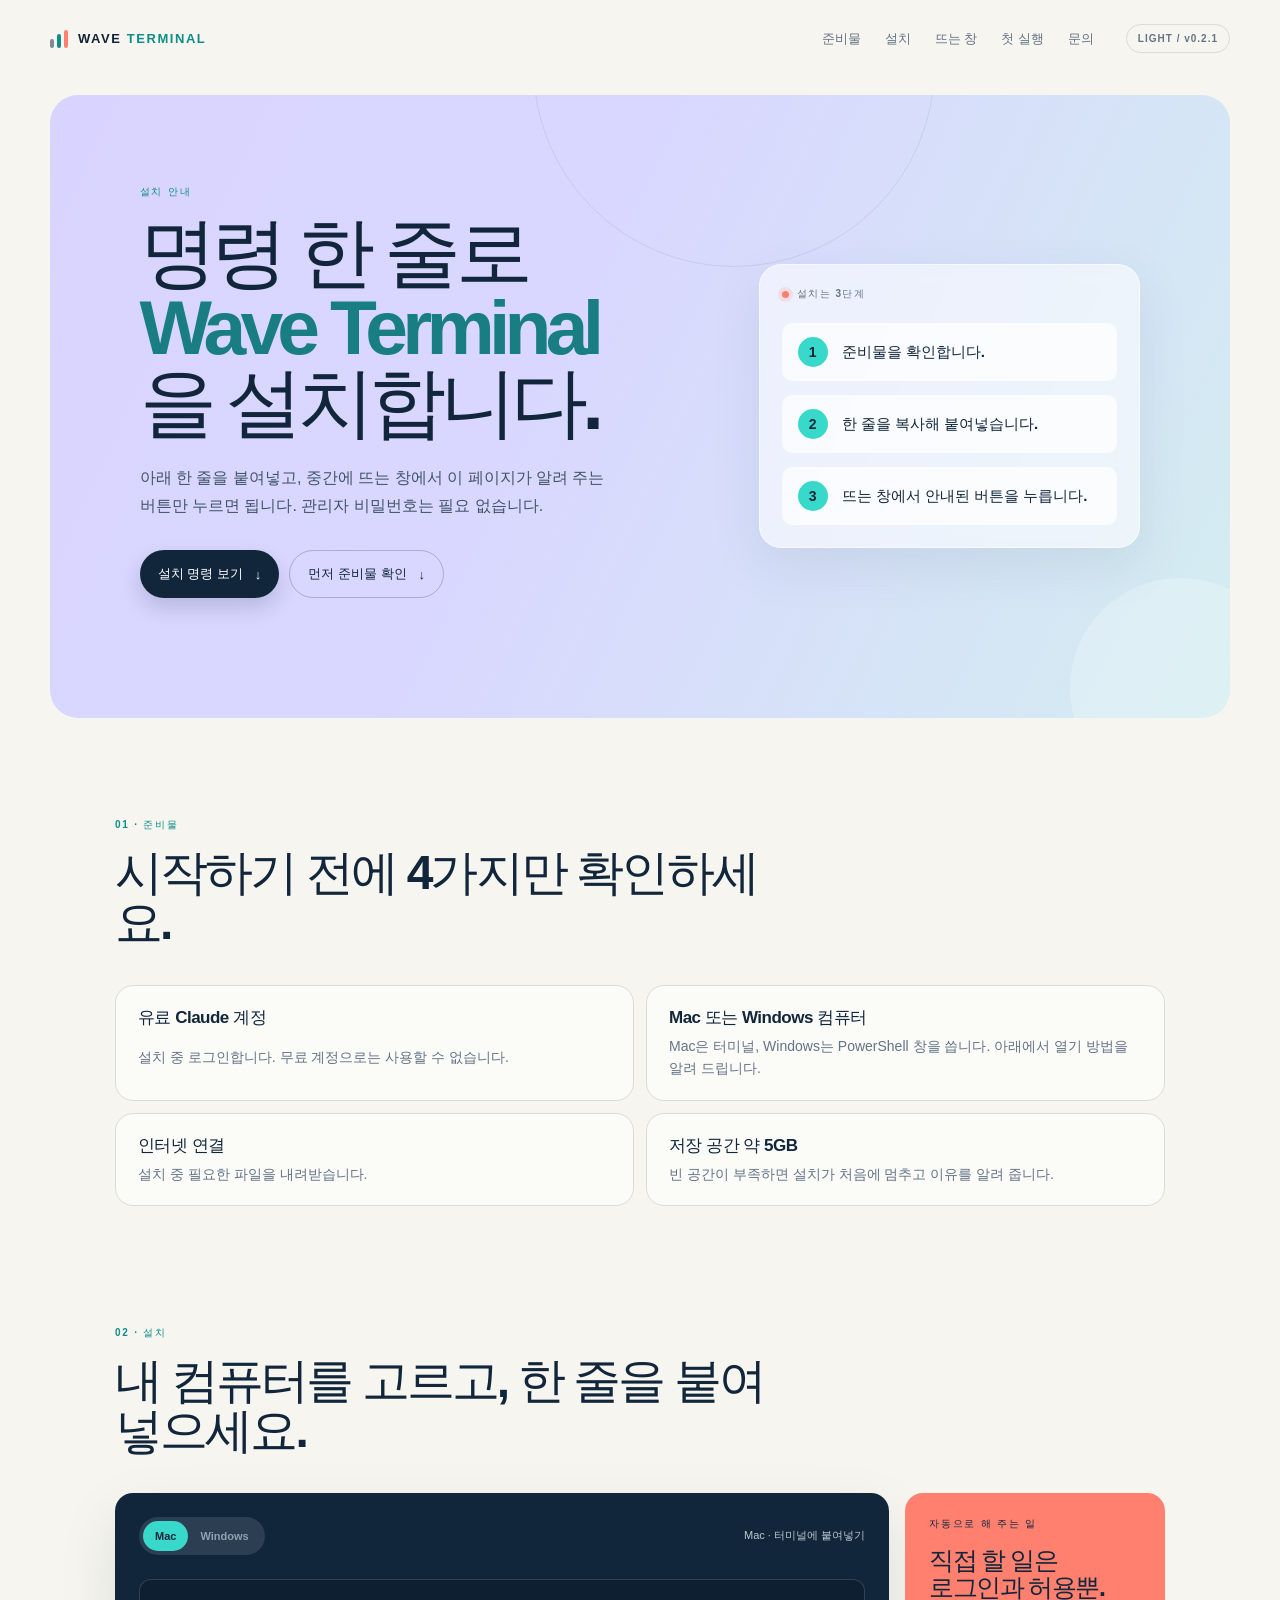
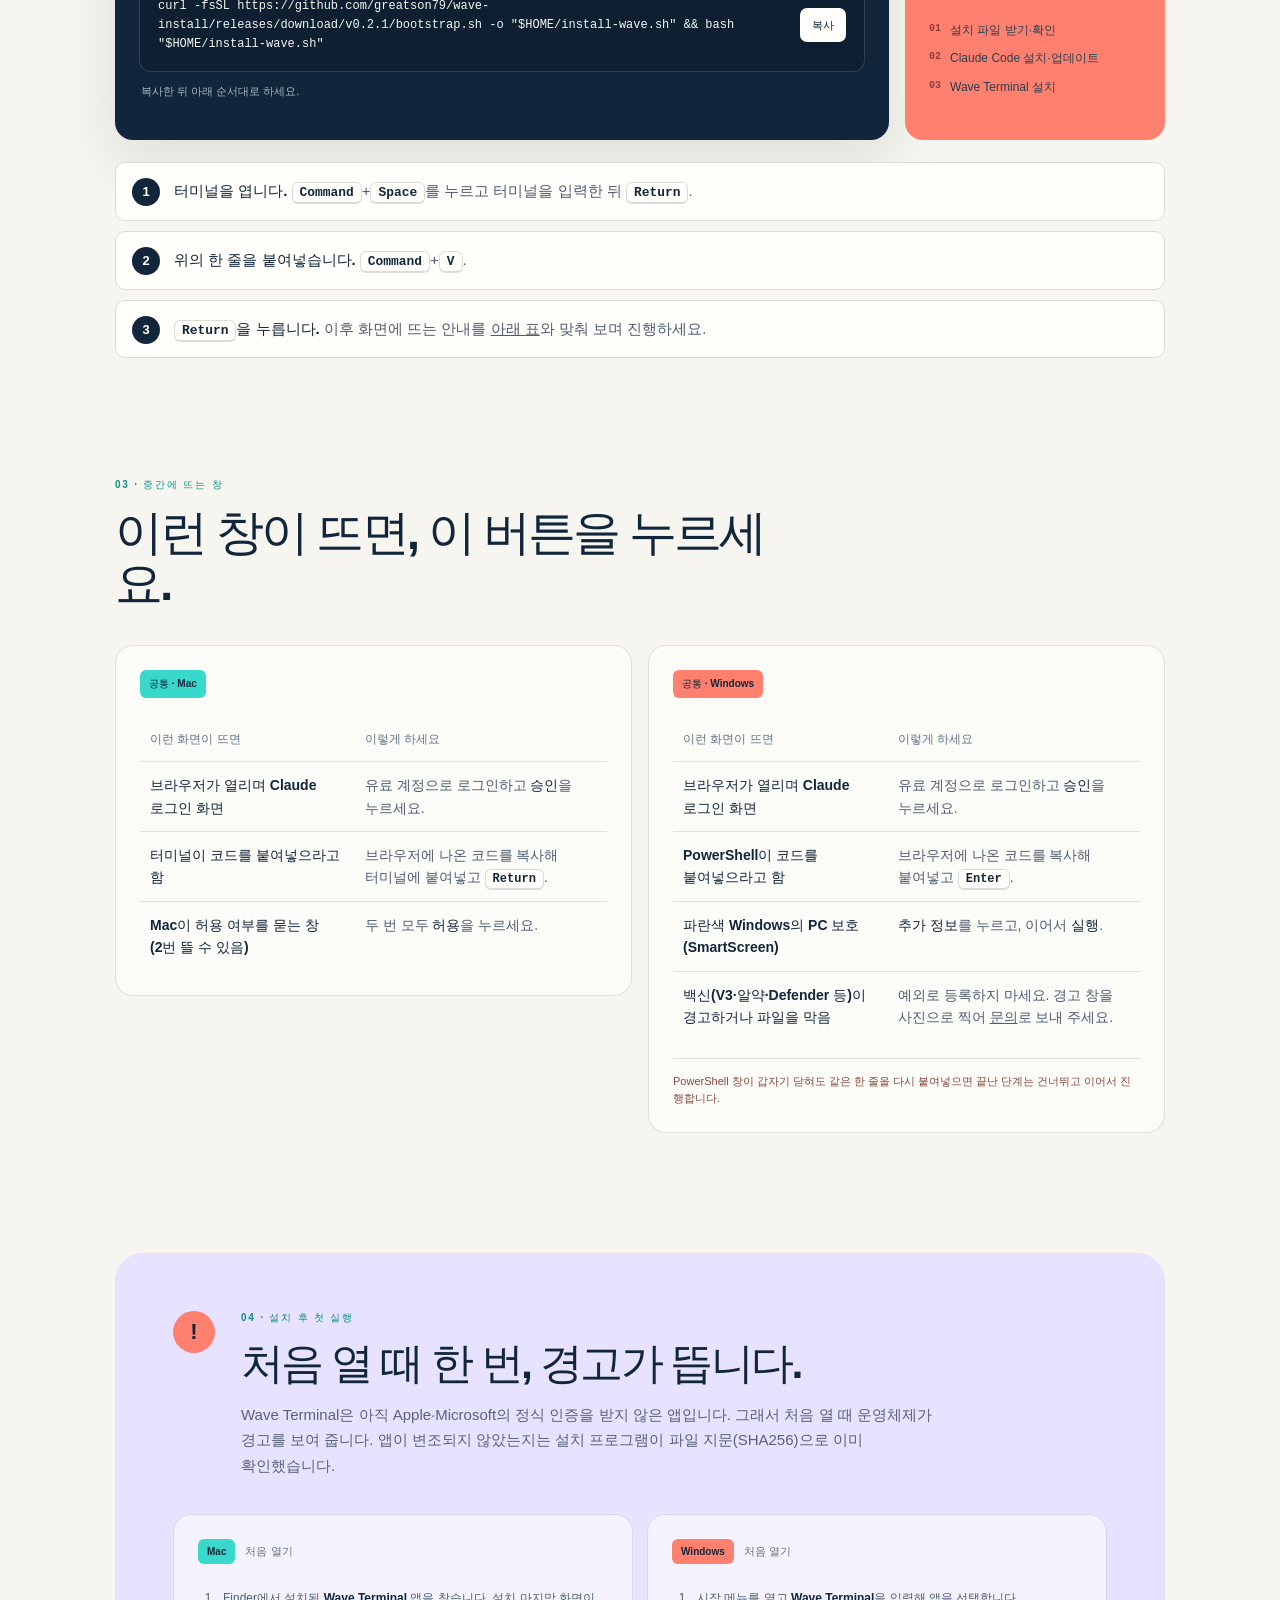
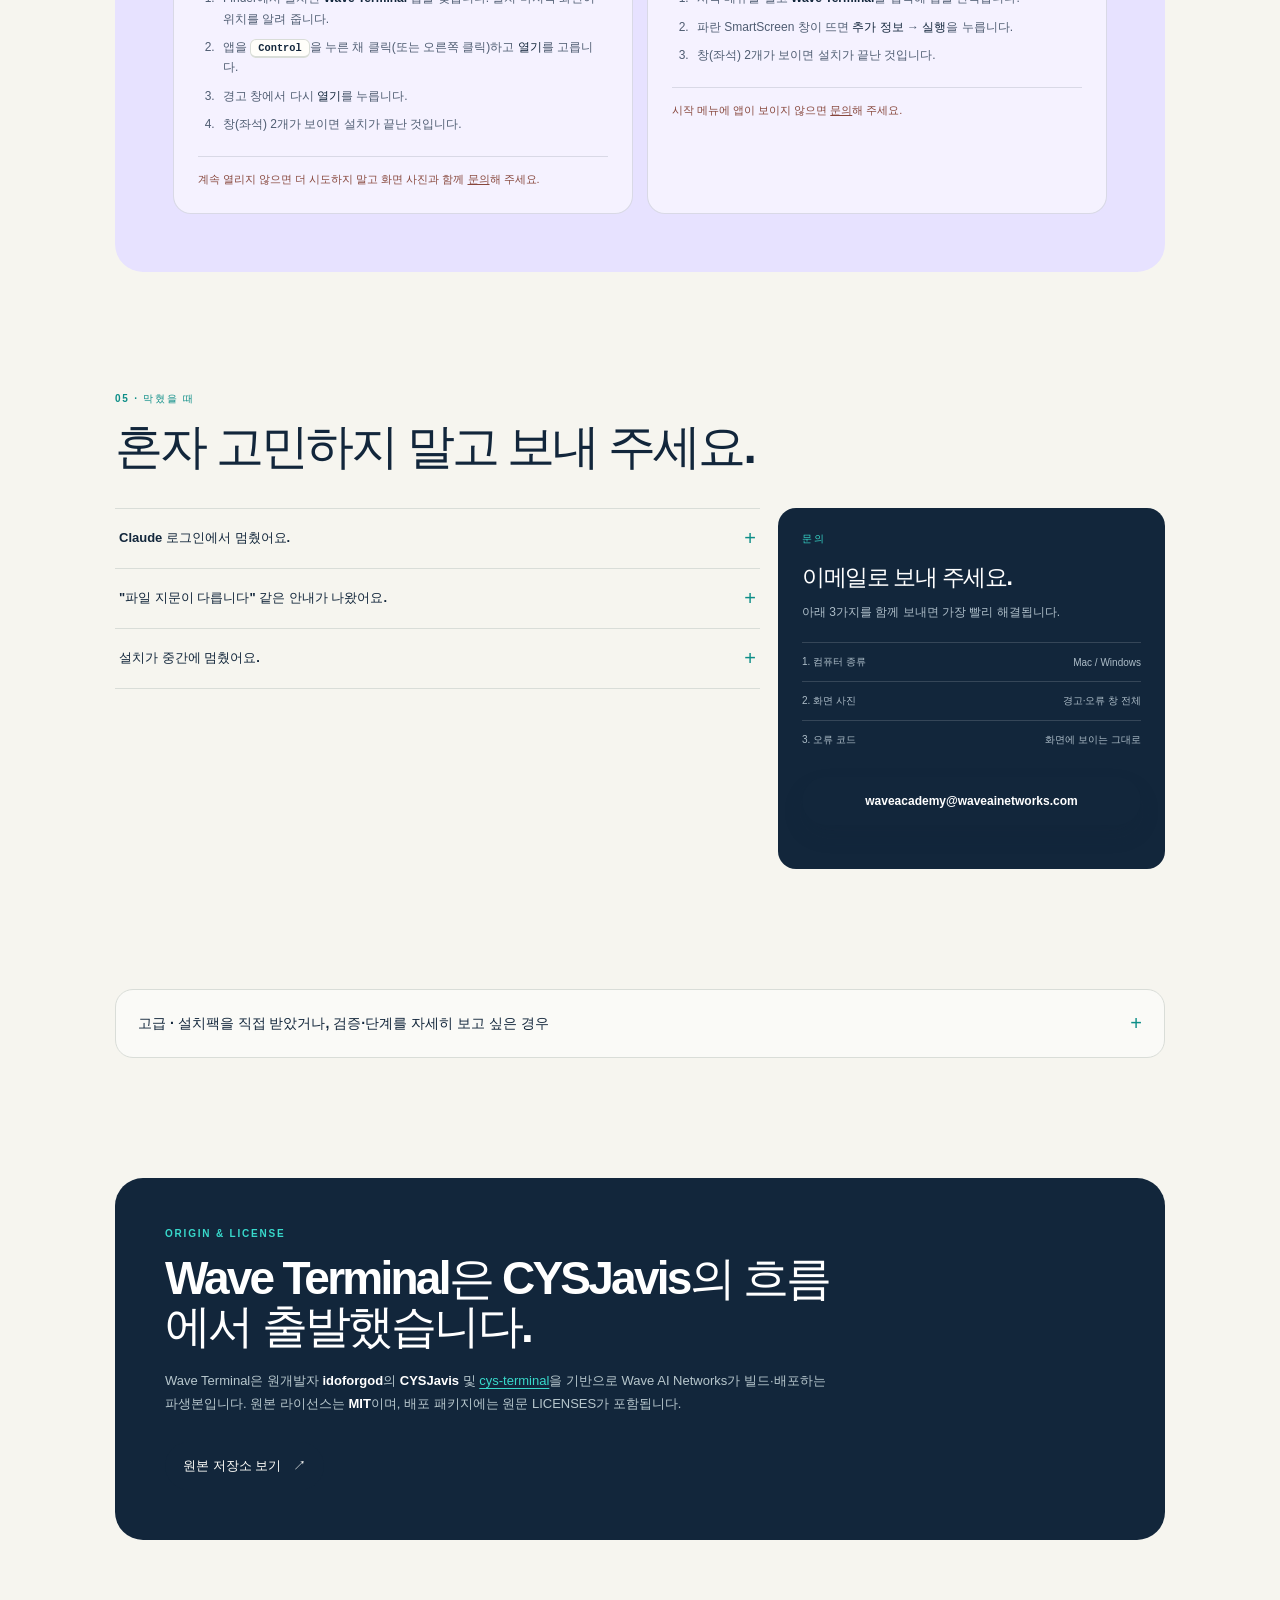
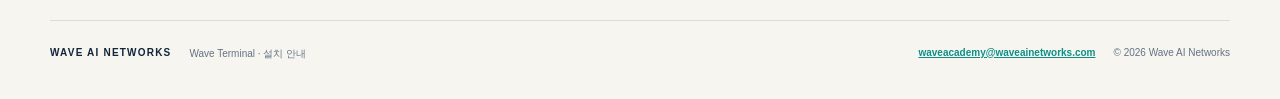
==== commit 60cb4d87: "fix: restore PowerShell helper boundary and bump installer to v0.2.1" ====
--- a/site/index.html
+++ b/site/index.html
@@ -23,7 +23,7 @@
         <a href="#first-run">첫 실행</a>
         <a href="#help">문의</a>
       </nav>
-      <span class="header-tag">LIGHT / v0.2.0</span>
+      <span class="header-tag">LIGHT / v0.2.1</span>
     </header>
 
     <main id="main">
@@ -75,7 +75,7 @@
               <span class="command-label" id="command-label">Mac · 터미널에 붙여넣기</span>
             </div>
             <div class="command-line">
-              <code id="install-command">curl -fsSL https://github.com/greatson79/wave-install/releases/download/v0.2.0/bootstrap.sh -o "$HOME/install-wave.sh" &amp;&amp; bash "$HOME/install-wave.sh"</code>
+              <code id="install-command">curl -fsSL https://github.com/greatson79/wave-install/releases/download/v0.2.1/bootstrap.sh -o "$HOME/install-wave.sh" &amp;&amp; bash "$HOME/install-wave.sh"</code>
               <button class="copy-button" type="button" id="copy-command" aria-describedby="copy-status">복사</button>
             </div>
             <p class="copy-status" id="copy-status" role="status" aria-live="polite">복사한 뒤 아래 순서대로 하세요.</p>
@@ -196,7 +196,7 @@
           <summary id="advanced-title">고급 · 설치팩을 직접 받았거나, 검증·단계를 자세히 보고 싶은 경우</summary>
           <div class="advanced-body">
             <h3>설치팩 zip을 직접 받은 경우</h3>
-            <p><a href="https://github.com/greatson79/wave-install/archive/refs/tags/v0.2.0.zip">wave-install-0.2.0.zip</a>을 내려받아 압축을 풀면 <code>wave-install-0.2.0</code> 폴더가 생깁니다. 터미널에서 <code>cd ~/Downloads/wave-install-0.2.0 &amp;&amp; bash bootstrap.sh</code> 한 줄만 실행하세요(위의 설치 명령은 칠 필요 없음).</p>
+            <p><a href="https://github.com/greatson79/wave-install/archive/refs/tags/v0.2.1.zip">wave-install-0.2.1.zip</a>을 내려받아 압축을 풀면 <code>wave-install-0.2.1</code> 폴더가 생깁니다. 터미널에서 <code>cd ~/Downloads/wave-install-0.2.1 &amp;&amp; bash bootstrap.sh</code> 한 줄만 실행하세요(위의 설치 명령은 칠 필요 없음).</p>
 
             <h3>설치기가 확인하는 것</h3>
             <p>공식 저장소 <a href="https://github.com/greatson79/wave-terminal" target="_blank" rel="noreferrer">greatson79/wave-terminal</a>의 Release에서 받은 파일인지, 설치기에 고정된 SHA256 지문과 일치하는지를 확인합니다. macOS는 앱 <code>codesign</code> 검증을 추가로 합니다. 이 검증은 파일이 변조되지 않았다는 확인이며 Apple 공증을 대신하지 않습니다. 현재 macOS 공증은 받지 않았고(<code>spctl</code> 거부), Windows는 Authenticode 코드서명이 없습니다. 전체 설치 실측은 진행 중입니다.</p>
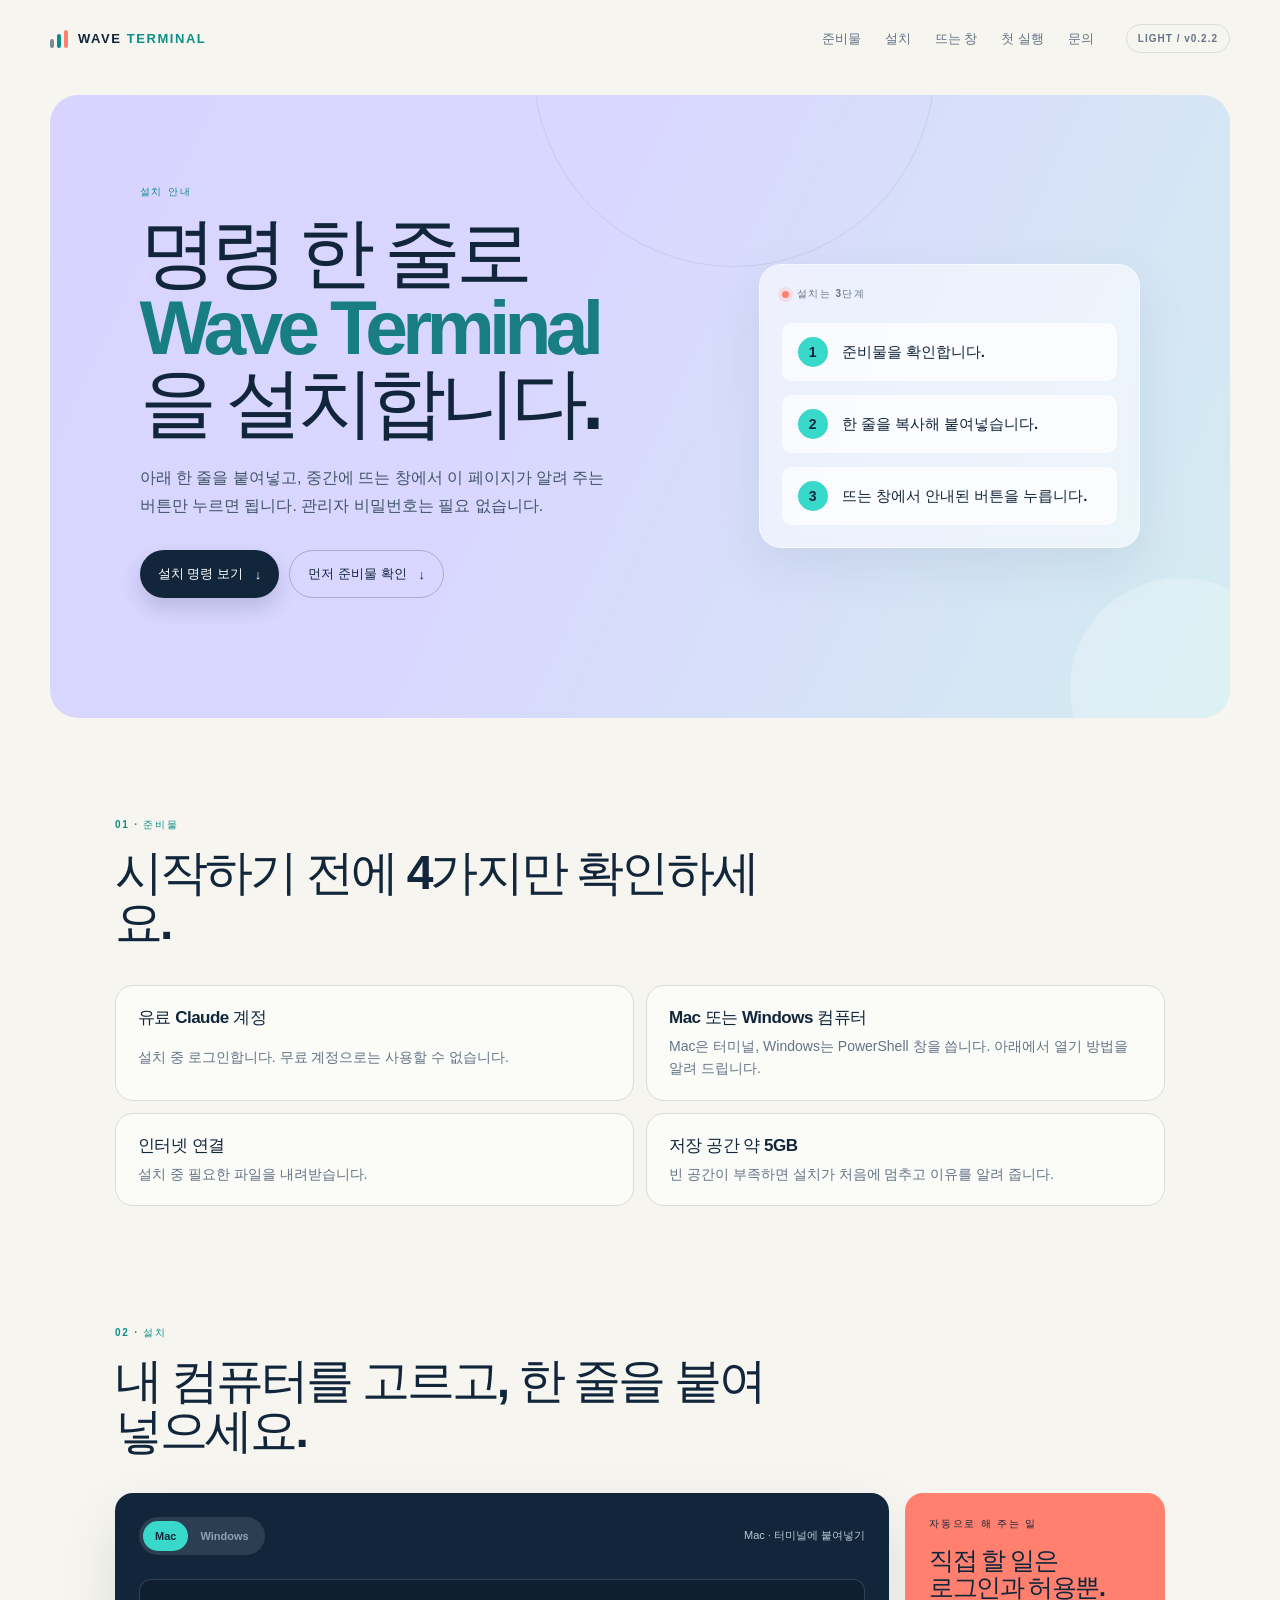
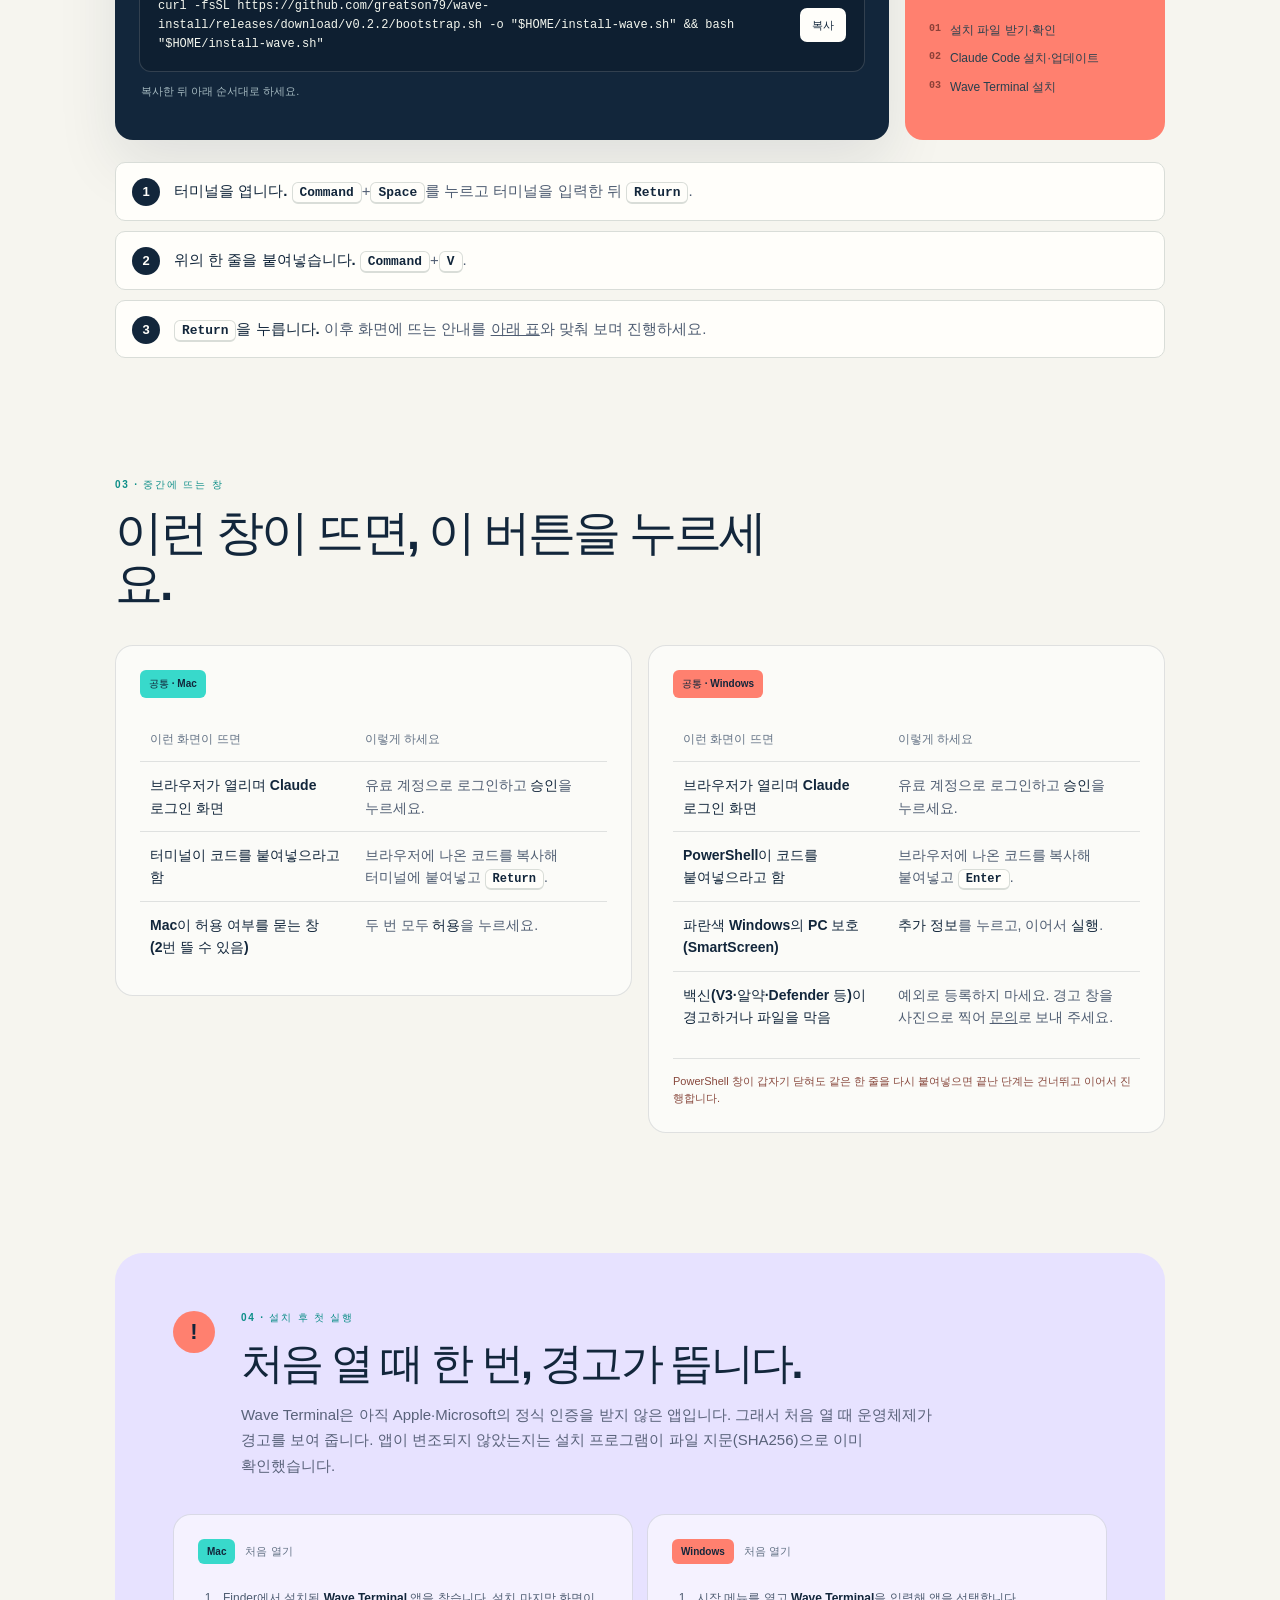
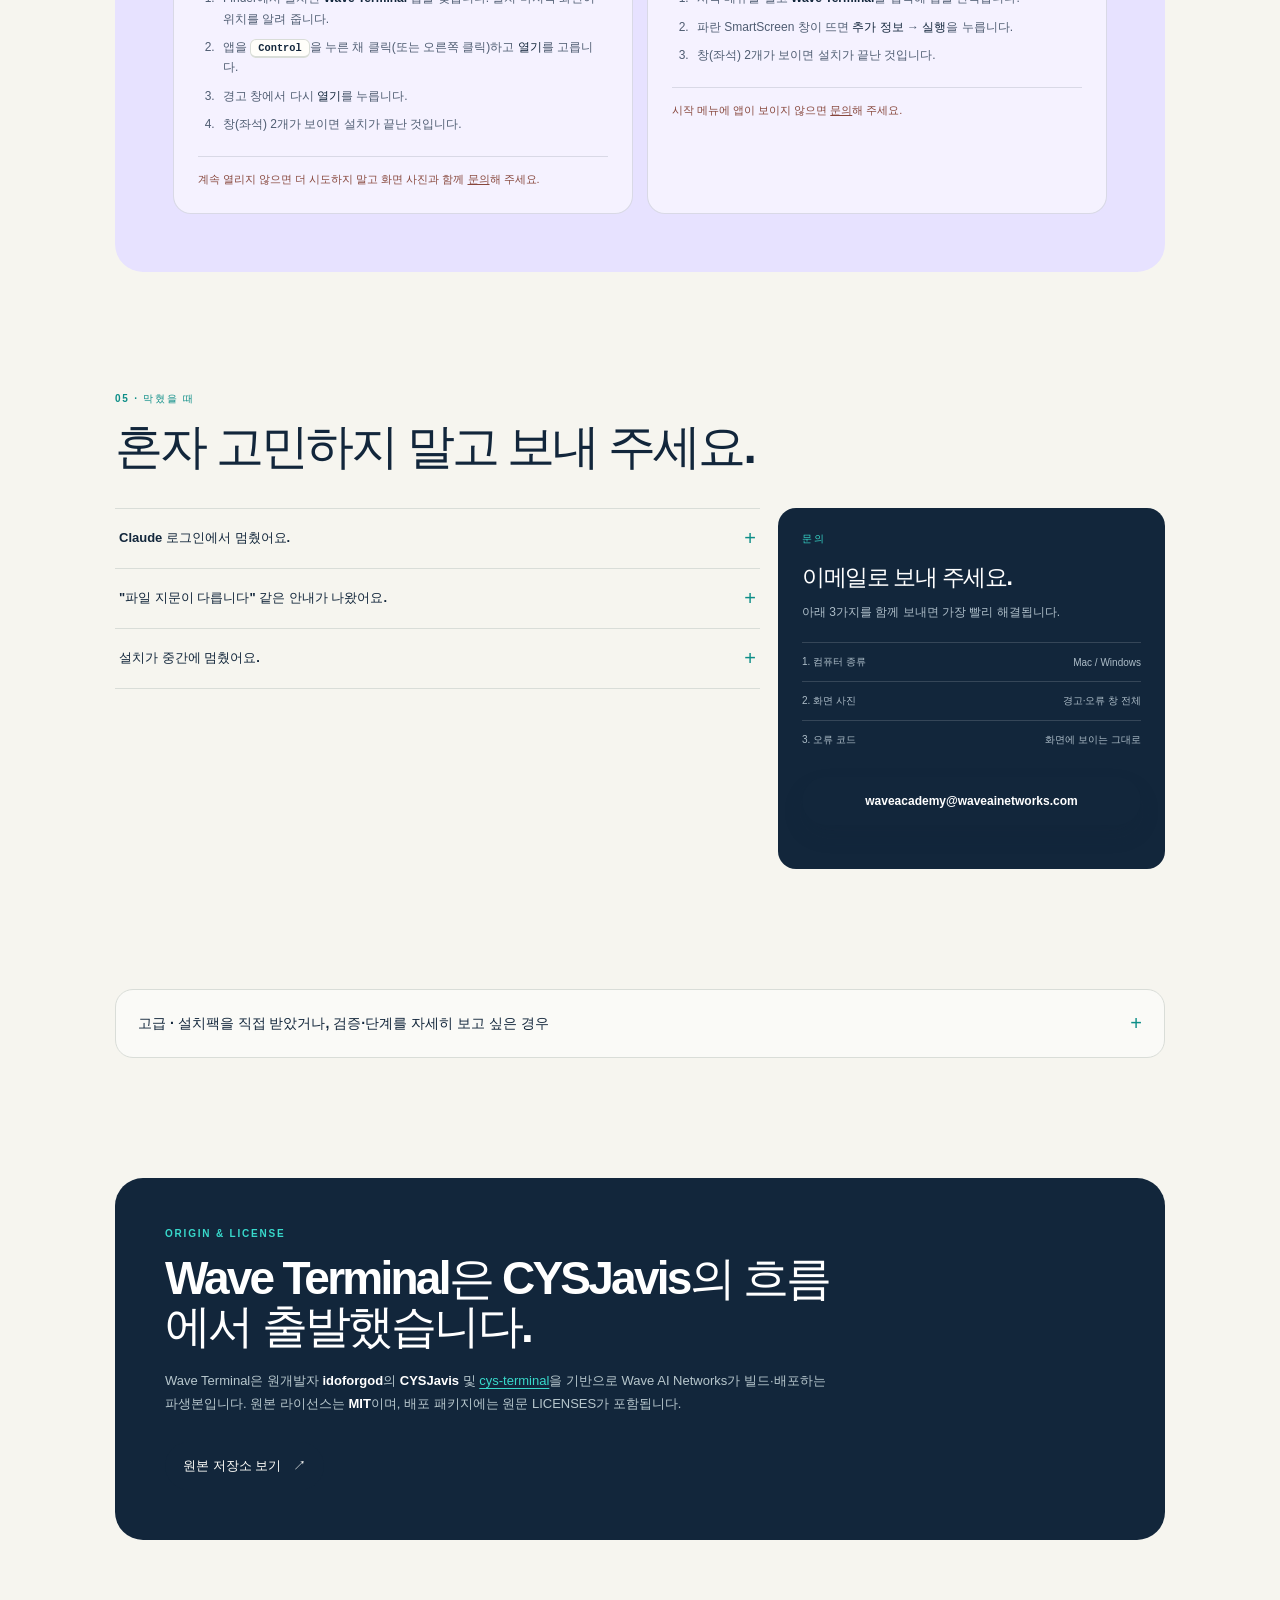
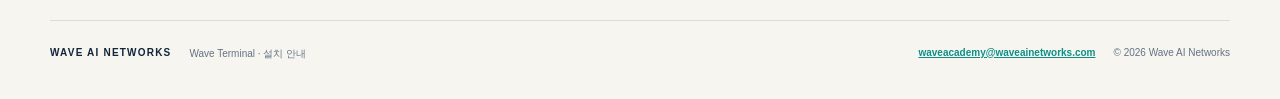
==== commit 9c88ab46: "fix(v0.2.2): Windows one-line = download to file then -File (irm|iex breaks on UTF-8 BOM in PS 5.1);" ====
--- a/site/index.html
+++ b/site/index.html
@@ -23,7 +23,7 @@
         <a href="#first-run">첫 실행</a>
         <a href="#help">문의</a>
       </nav>
-      <span class="header-tag">LIGHT / v0.2.1</span>
+      <span class="header-tag">LIGHT / v0.2.2</span>
     </header>
 
     <main id="main">
@@ -75,7 +75,7 @@
               <span class="command-label" id="command-label">Mac · 터미널에 붙여넣기</span>
             </div>
             <div class="command-line">
-              <code id="install-command">curl -fsSL https://github.com/greatson79/wave-install/releases/download/v0.2.1/bootstrap.sh -o "$HOME/install-wave.sh" &amp;&amp; bash "$HOME/install-wave.sh"</code>
+              <code id="install-command">curl -fsSL https://github.com/greatson79/wave-install/releases/download/v0.2.2/bootstrap.sh -o "$HOME/install-wave.sh" &amp;&amp; bash "$HOME/install-wave.sh"</code>
               <button class="copy-button" type="button" id="copy-command" aria-describedby="copy-status">복사</button>
             </div>
             <p class="copy-status" id="copy-status" role="status" aria-live="polite">복사한 뒤 아래 순서대로 하세요.</p>
@@ -196,7 +196,7 @@
           <summary id="advanced-title">고급 · 설치팩을 직접 받았거나, 검증·단계를 자세히 보고 싶은 경우</summary>
           <div class="advanced-body">
             <h3>설치팩 zip을 직접 받은 경우</h3>
-            <p><a href="https://github.com/greatson79/wave-install/archive/refs/tags/v0.2.1.zip">wave-install-0.2.1.zip</a>을 내려받아 압축을 풀면 <code>wave-install-0.2.1</code> 폴더가 생깁니다. 터미널에서 <code>cd ~/Downloads/wave-install-0.2.1 &amp;&amp; bash bootstrap.sh</code> 한 줄만 실행하세요(위의 설치 명령은 칠 필요 없음).</p>
+            <p><a href="https://github.com/greatson79/wave-install/archive/refs/tags/v0.2.2.zip">wave-install-0.2.2.zip</a>을 내려받아 압축을 풀면 <code>wave-install-0.2.2</code> 폴더가 생깁니다. 터미널에서 <code>cd ~/Downloads/wave-install-0.2.2 &amp;&amp; bash bootstrap.sh</code> 한 줄만 실행하세요(위의 설치 명령은 칠 필요 없음).</p>
 
             <h3>설치기가 확인하는 것</h3>
             <p>공식 저장소 <a href="https://github.com/greatson79/wave-terminal" target="_blank" rel="noreferrer">greatson79/wave-terminal</a>의 Release에서 받은 파일인지, 설치기에 고정된 SHA256 지문과 일치하는지를 확인합니다. macOS는 앱 <code>codesign</code> 검증을 추가로 합니다. 이 검증은 파일이 변조되지 않았다는 확인이며 Apple 공증을 대신하지 않습니다. 현재 macOS 공증은 받지 않았고(<code>spctl</code> 거부), Windows는 Authenticode 코드서명이 없습니다. 전체 설치 실측은 진행 중입니다.</p>
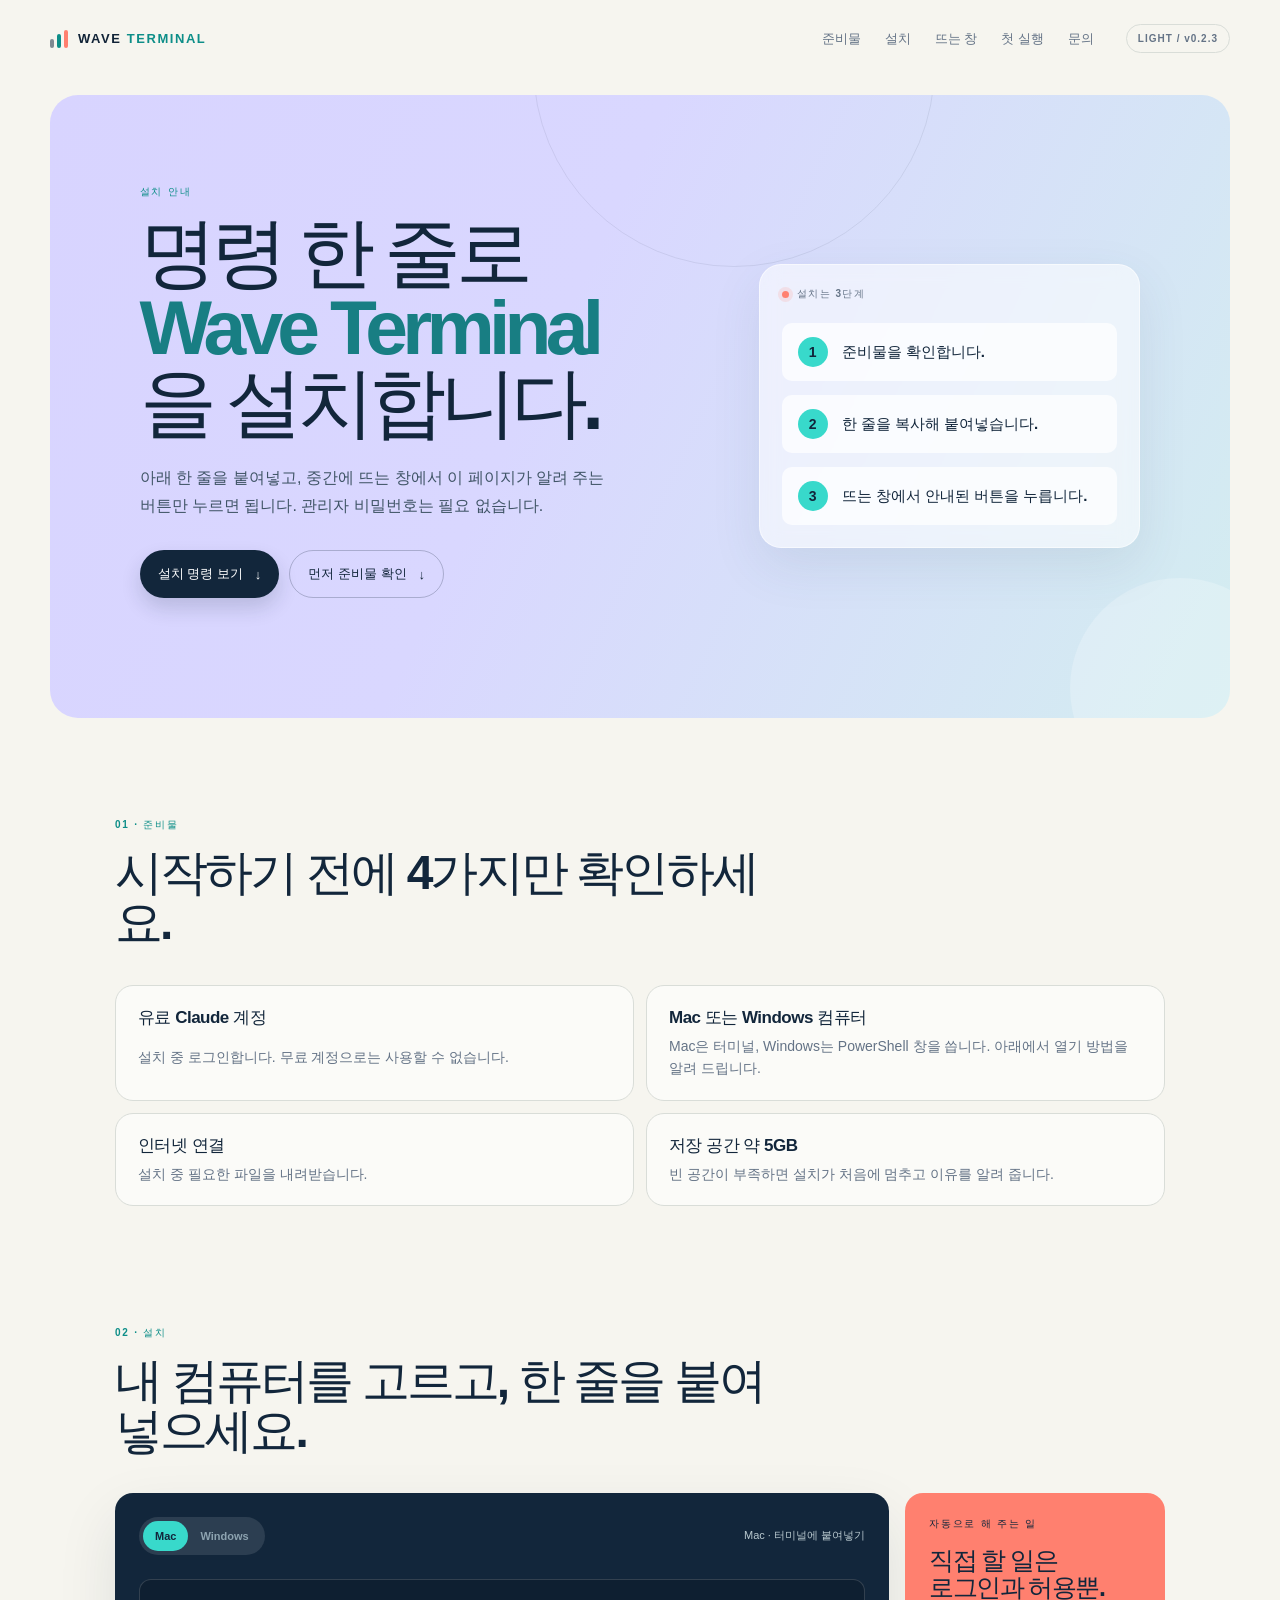
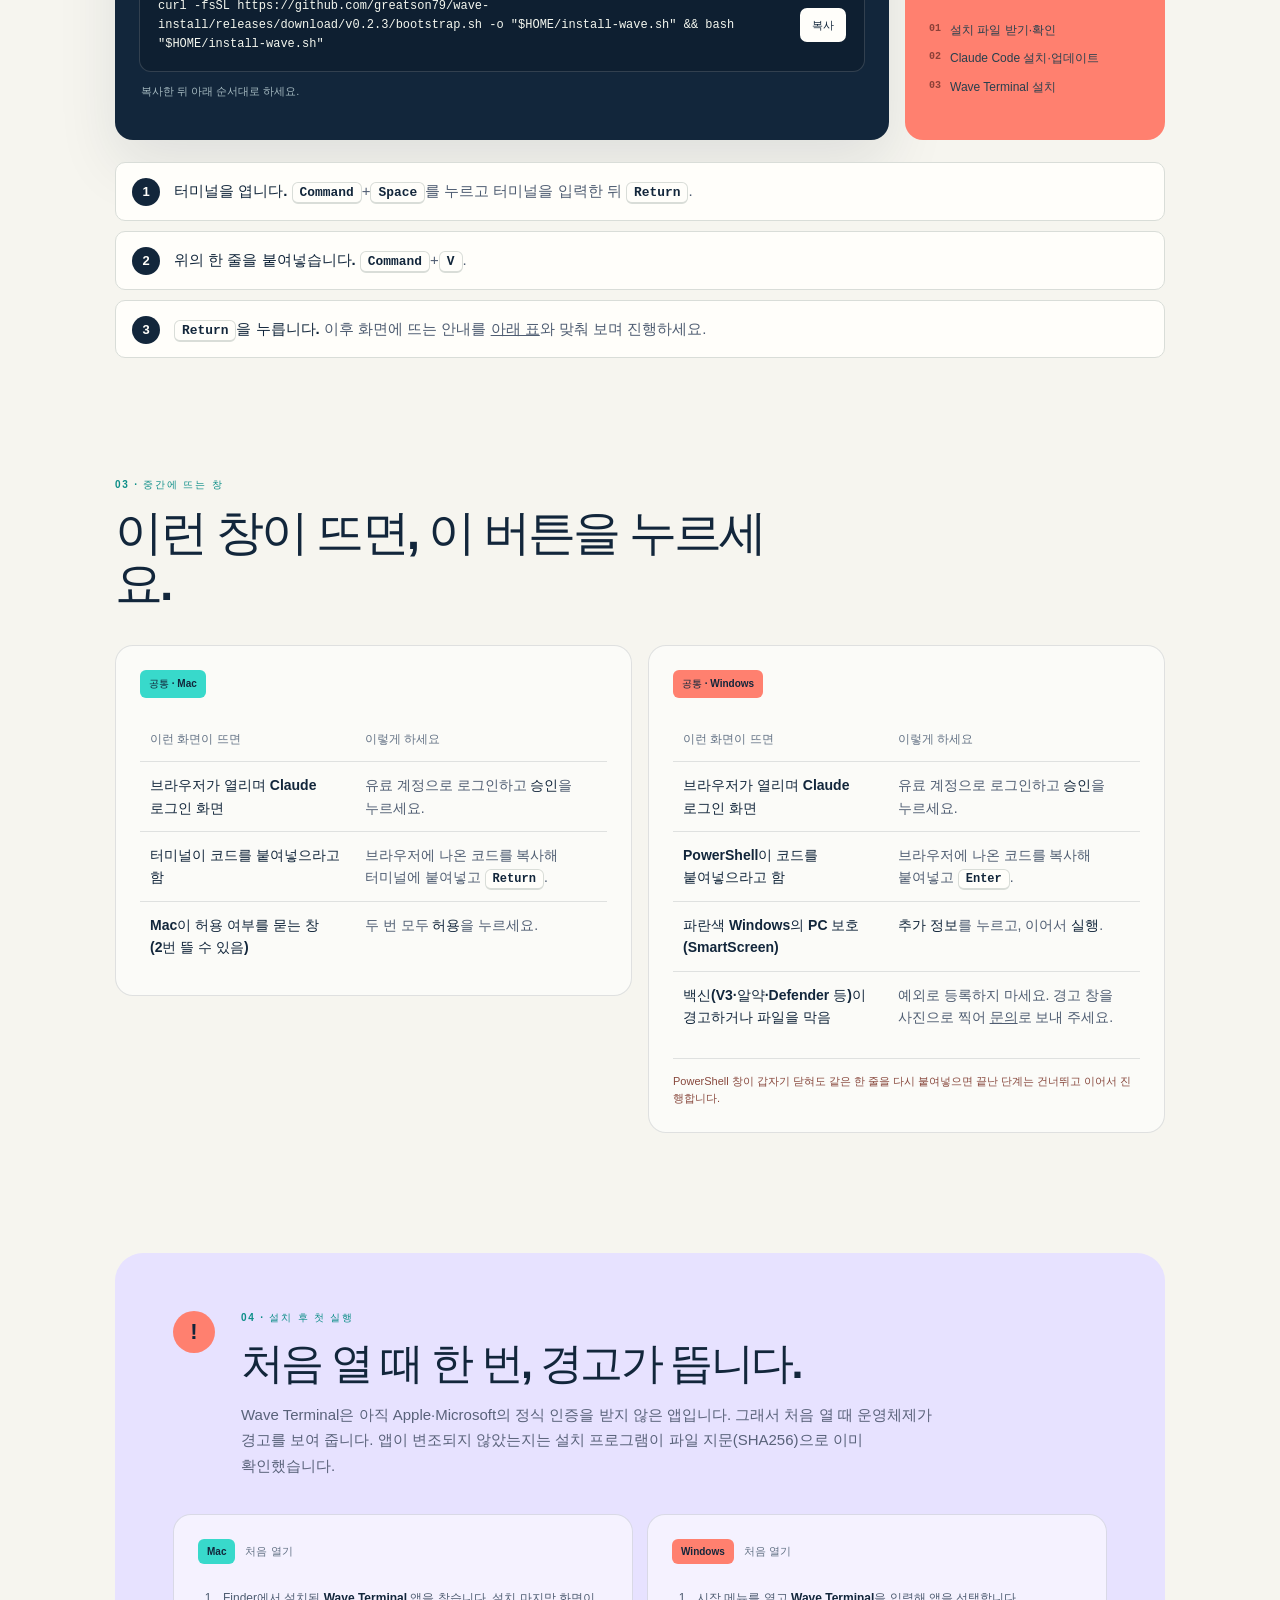
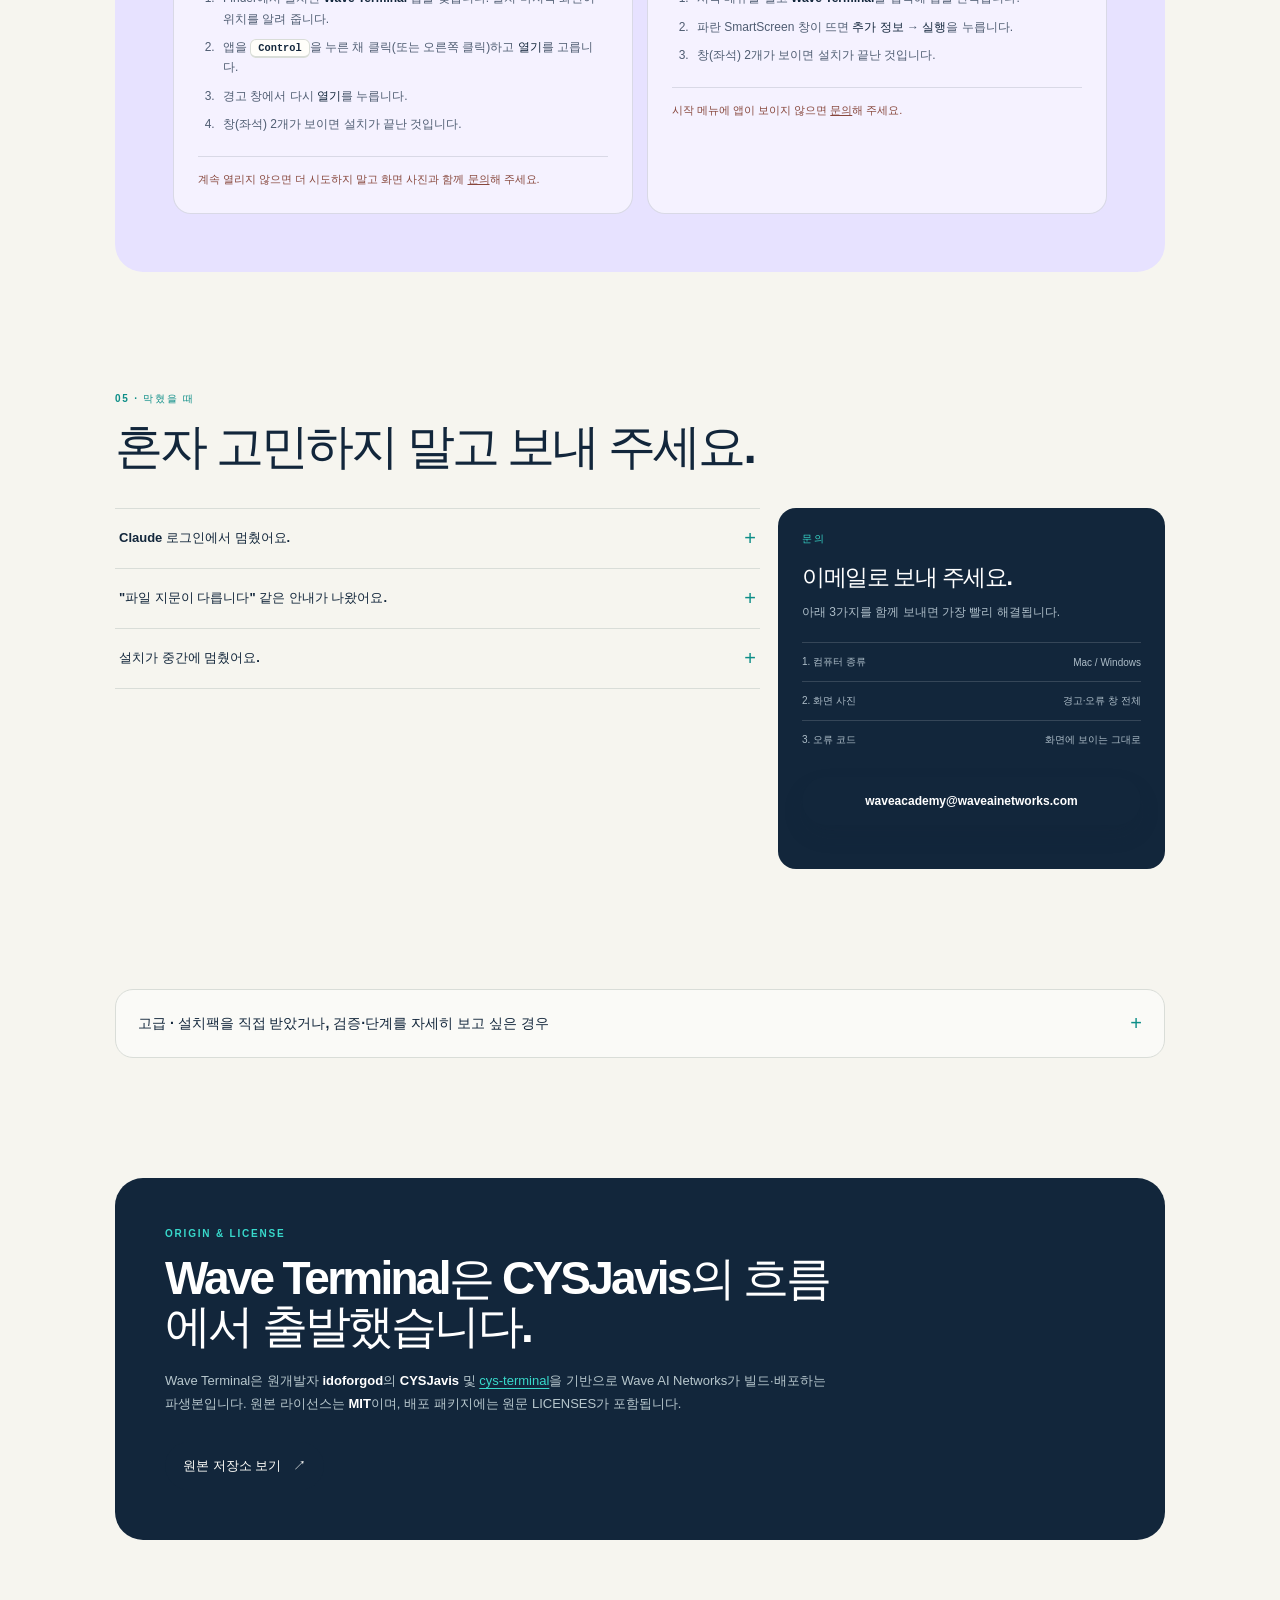
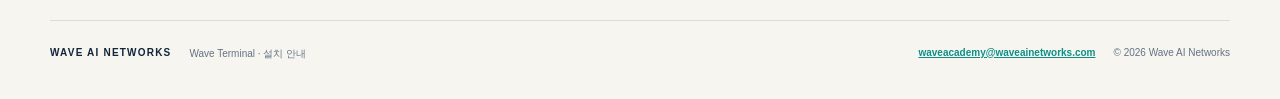
==== commit 7d085c77: "fix: use per-user startup and continue optional install failures in v0.2.3" ====
--- a/site/index.html
+++ b/site/index.html
@@ -23,7 +23,7 @@
         <a href="#first-run">첫 실행</a>
         <a href="#help">문의</a>
       </nav>
-      <span class="header-tag">LIGHT / v0.2.2</span>
+      <span class="header-tag">LIGHT / v0.2.3</span>
     </header>
 
     <main id="main">
@@ -75,7 +75,7 @@
               <span class="command-label" id="command-label">Mac · 터미널에 붙여넣기</span>
             </div>
             <div class="command-line">
-              <code id="install-command">curl -fsSL https://github.com/greatson79/wave-install/releases/download/v0.2.2/bootstrap.sh -o "$HOME/install-wave.sh" &amp;&amp; bash "$HOME/install-wave.sh"</code>
+              <code id="install-command">curl -fsSL https://github.com/greatson79/wave-install/releases/download/v0.2.3/bootstrap.sh -o "$HOME/install-wave.sh" &amp;&amp; bash "$HOME/install-wave.sh"</code>
               <button class="copy-button" type="button" id="copy-command" aria-describedby="copy-status">복사</button>
             </div>
             <p class="copy-status" id="copy-status" role="status" aria-live="polite">복사한 뒤 아래 순서대로 하세요.</p>
@@ -196,7 +196,7 @@
           <summary id="advanced-title">고급 · 설치팩을 직접 받았거나, 검증·단계를 자세히 보고 싶은 경우</summary>
           <div class="advanced-body">
             <h3>설치팩 zip을 직접 받은 경우</h3>
-            <p><a href="https://github.com/greatson79/wave-install/archive/refs/tags/v0.2.2.zip">wave-install-0.2.2.zip</a>을 내려받아 압축을 풀면 <code>wave-install-0.2.2</code> 폴더가 생깁니다. 터미널에서 <code>cd ~/Downloads/wave-install-0.2.2 &amp;&amp; bash bootstrap.sh</code> 한 줄만 실행하세요(위의 설치 명령은 칠 필요 없음).</p>
+            <p><a href="https://github.com/greatson79/wave-install/archive/refs/tags/v0.2.3.zip">wave-install-0.2.3.zip</a>을 내려받아 압축을 풀면 <code>wave-install-0.2.3</code> 폴더가 생깁니다. 터미널에서 <code>cd ~/Downloads/wave-install-0.2.3 &amp;&amp; bash bootstrap.sh</code> 한 줄만 실행하세요(위의 설치 명령은 칠 필요 없음).</p>
 
             <h3>설치기가 확인하는 것</h3>
             <p>공식 저장소 <a href="https://github.com/greatson79/wave-terminal" target="_blank" rel="noreferrer">greatson79/wave-terminal</a>의 Release에서 받은 파일인지, 설치기에 고정된 SHA256 지문과 일치하는지를 확인합니다. macOS는 앱 <code>codesign</code> 검증을 추가로 합니다. 이 검증은 파일이 변조되지 않았다는 확인이며 Apple 공증을 대신하지 않습니다. 현재 macOS 공증은 받지 않았고(<code>spctl</code> 거부), Windows는 Authenticode 코드서명이 없습니다. 전체 설치 실측은 진행 중입니다.</p>
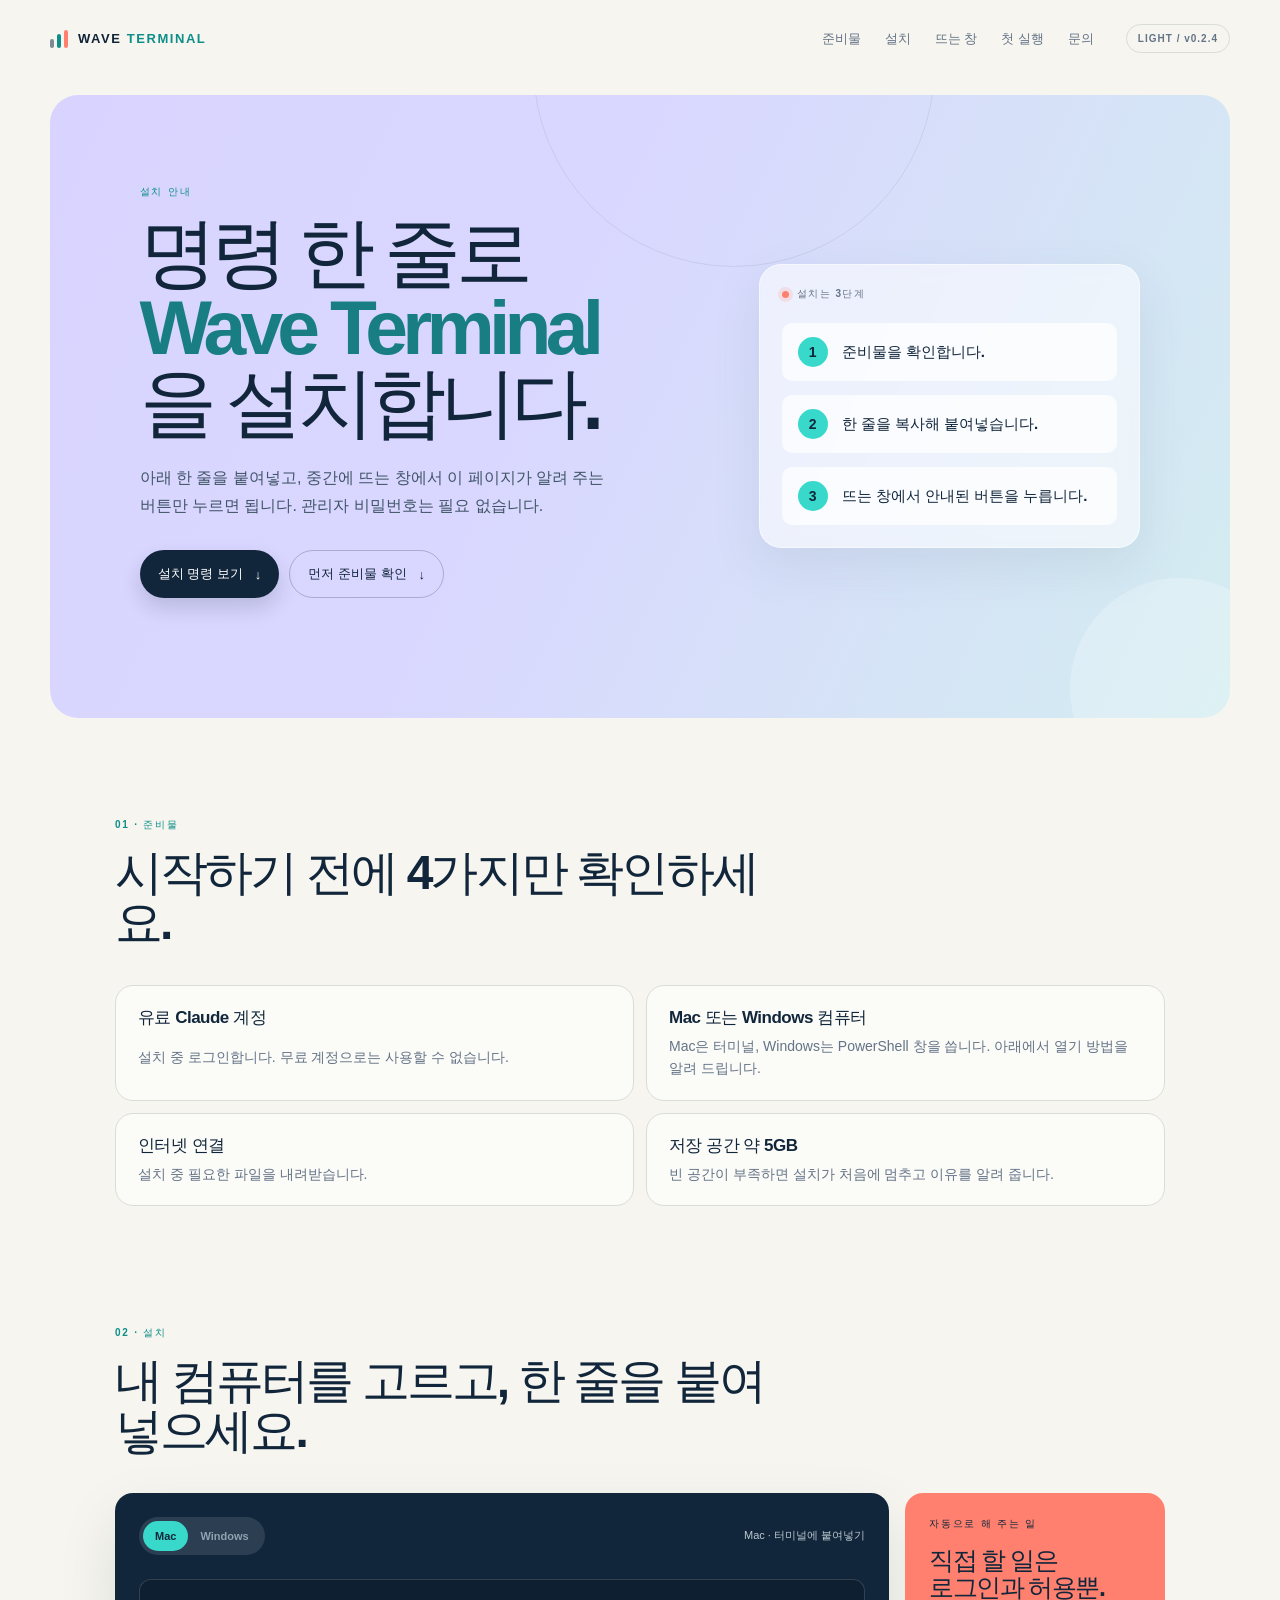
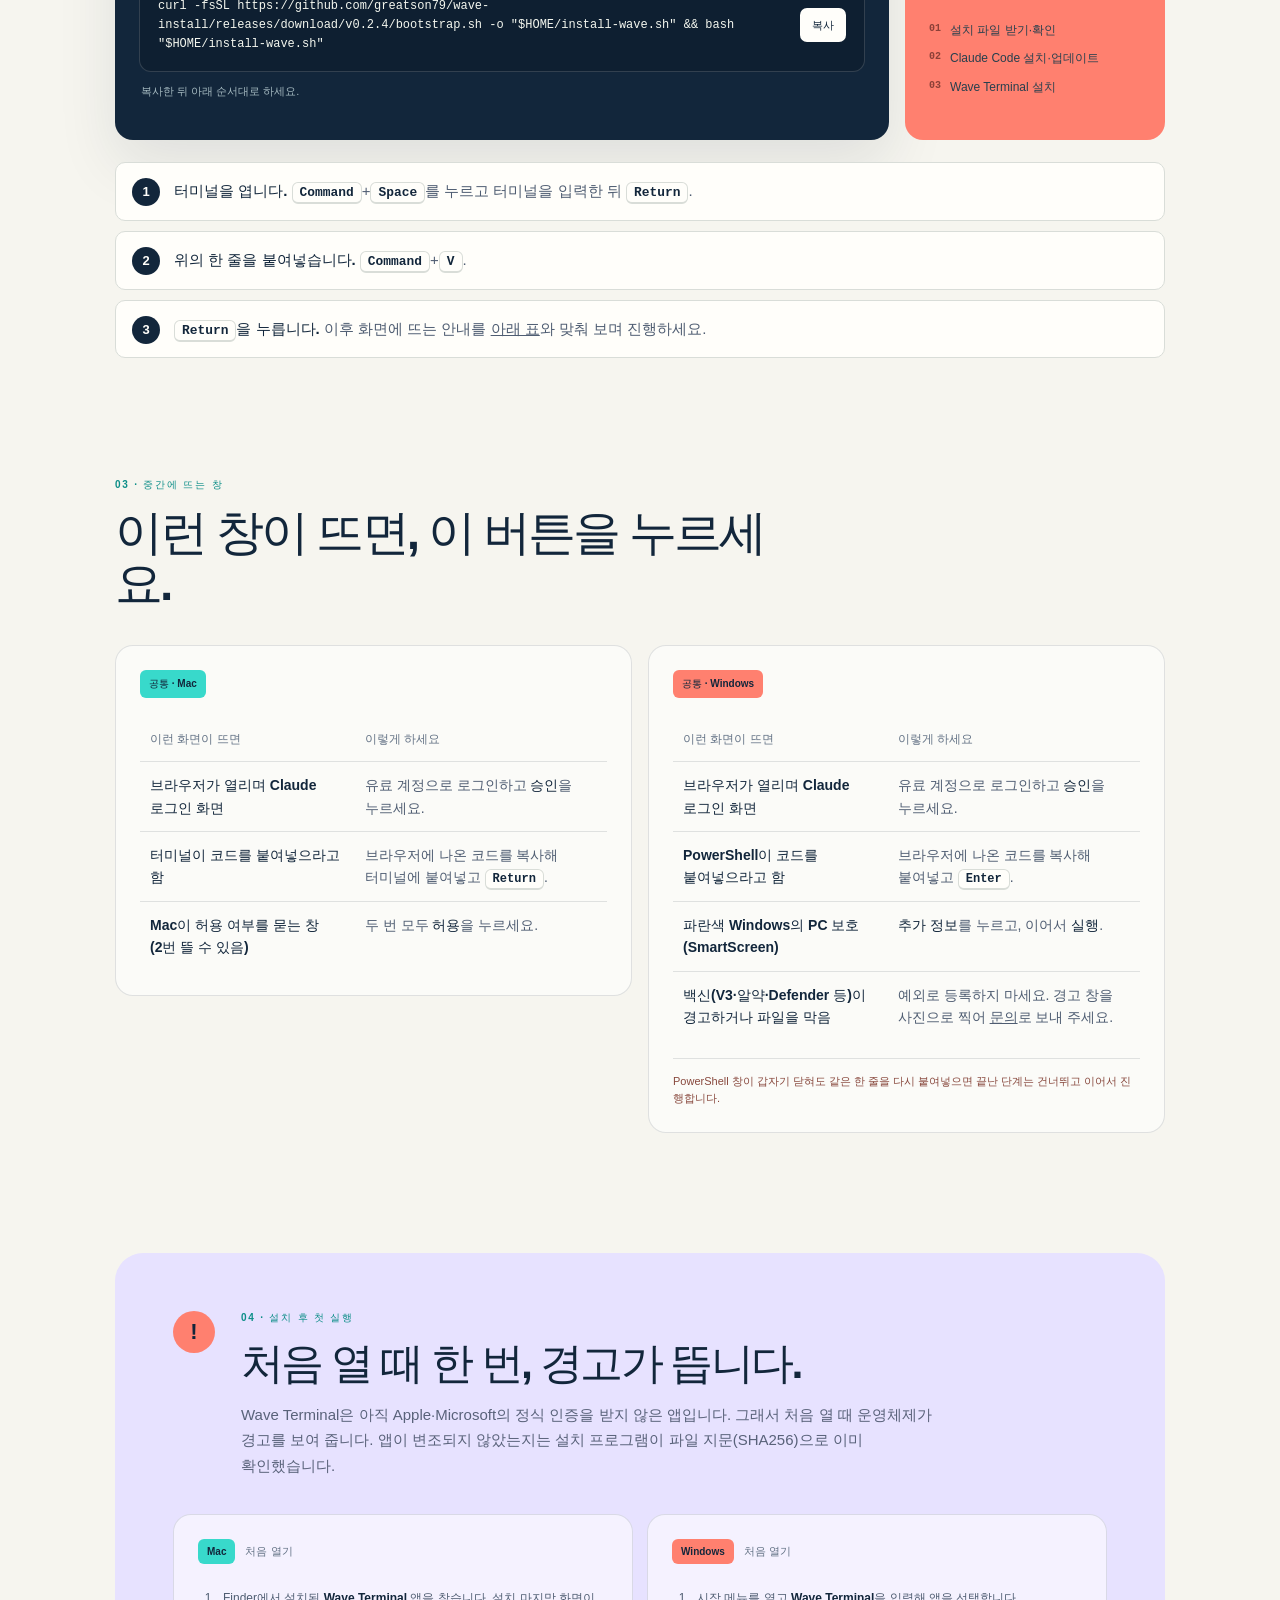
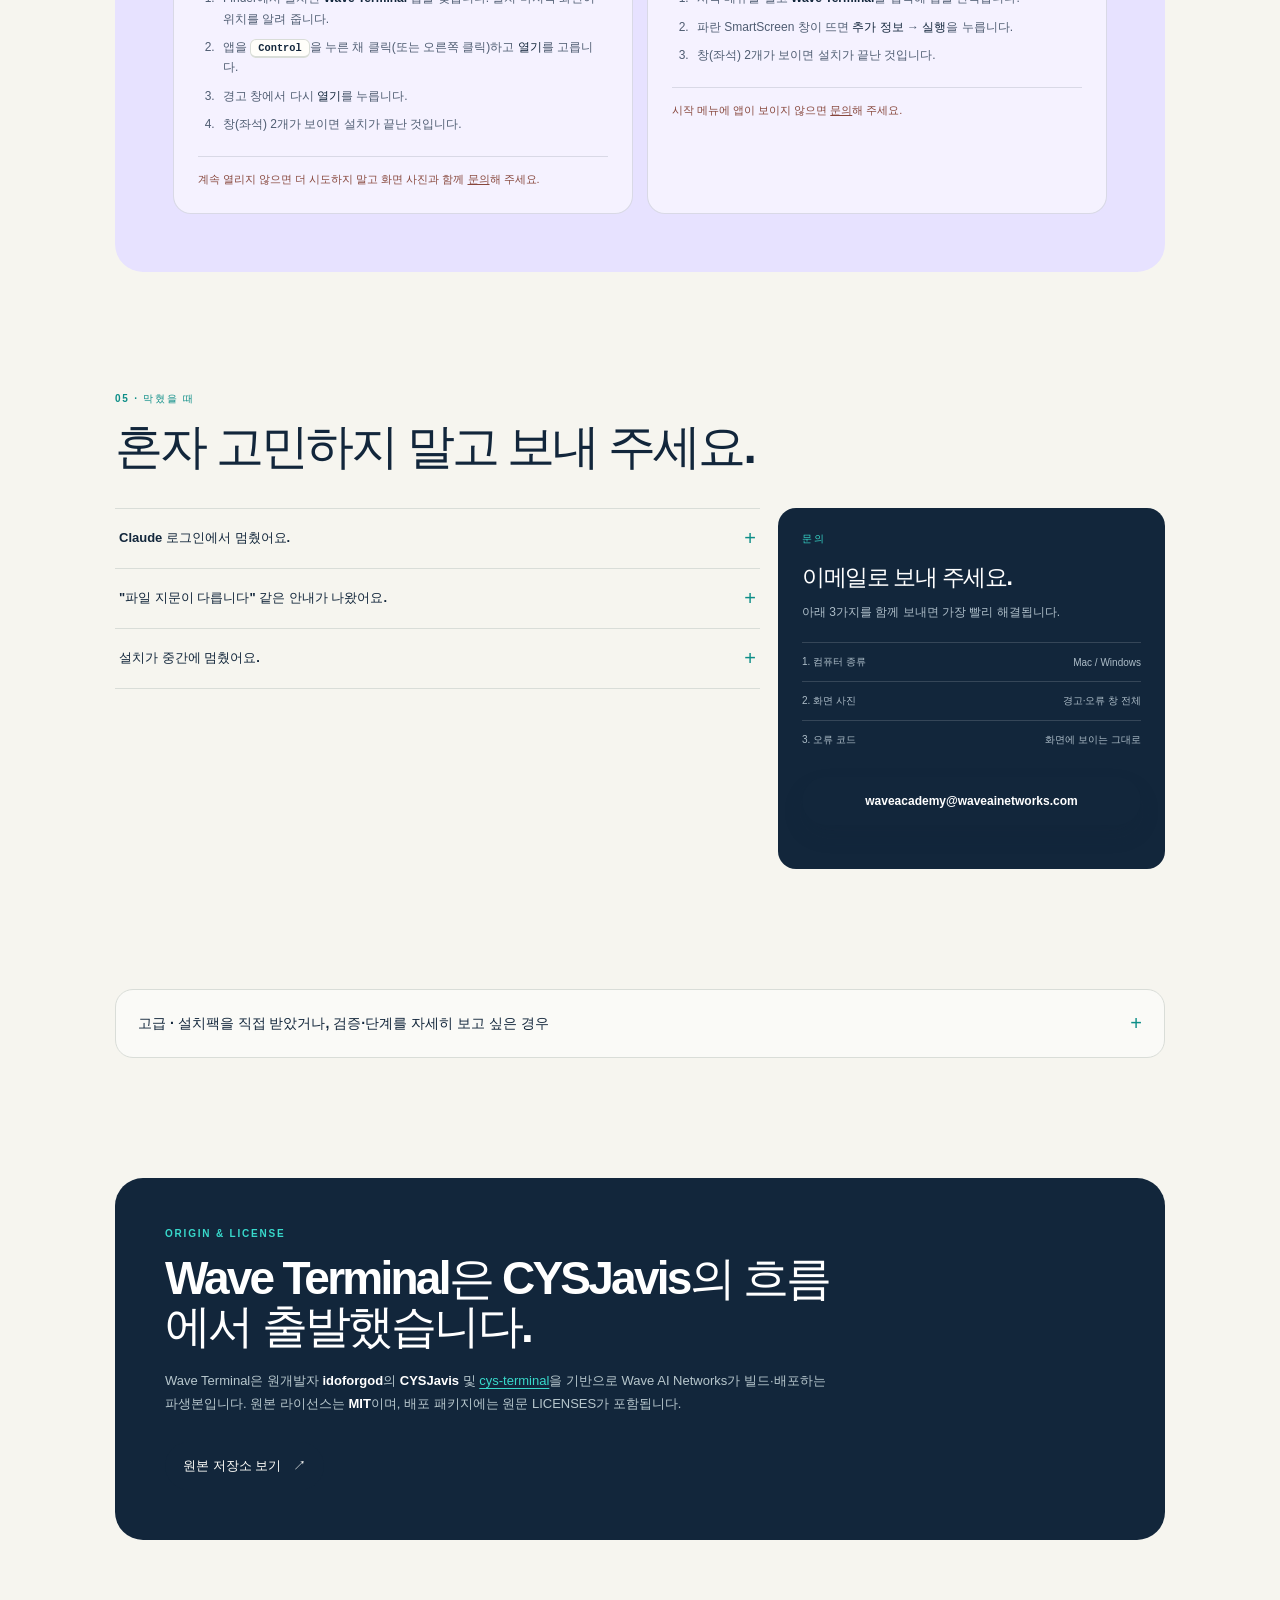
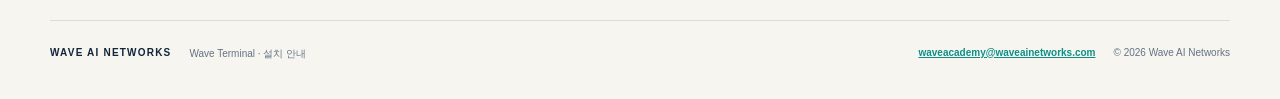
==== commit f06aaf18: "feat(installer): stage v0.2.4 installed-pack readiness gate" ====
--- a/site/index.html
+++ b/site/index.html
@@ -23,7 +23,7 @@
         <a href="#first-run">첫 실행</a>
         <a href="#help">문의</a>
       </nav>
-      <span class="header-tag">LIGHT / v0.2.3</span>
+      <span class="header-tag">LIGHT / v0.2.4</span>
     </header>
 
     <main id="main">
@@ -75,7 +75,7 @@
               <span class="command-label" id="command-label">Mac · 터미널에 붙여넣기</span>
             </div>
             <div class="command-line">
-              <code id="install-command">curl -fsSL https://github.com/greatson79/wave-install/releases/download/v0.2.3/bootstrap.sh -o "$HOME/install-wave.sh" &amp;&amp; bash "$HOME/install-wave.sh"</code>
+              <code id="install-command">curl -fsSL https://github.com/greatson79/wave-install/releases/download/v0.2.4/bootstrap.sh -o "$HOME/install-wave.sh" &amp;&amp; bash "$HOME/install-wave.sh"</code>
               <button class="copy-button" type="button" id="copy-command" aria-describedby="copy-status">복사</button>
             </div>
             <p class="copy-status" id="copy-status" role="status" aria-live="polite">복사한 뒤 아래 순서대로 하세요.</p>
@@ -196,7 +196,7 @@
           <summary id="advanced-title">고급 · 설치팩을 직접 받았거나, 검증·단계를 자세히 보고 싶은 경우</summary>
           <div class="advanced-body">
             <h3>설치팩 zip을 직접 받은 경우</h3>
-            <p><a href="https://github.com/greatson79/wave-install/archive/refs/tags/v0.2.3.zip">wave-install-0.2.3.zip</a>을 내려받아 압축을 풀면 <code>wave-install-0.2.3</code> 폴더가 생깁니다. 터미널에서 <code>cd ~/Downloads/wave-install-0.2.3 &amp;&amp; bash bootstrap.sh</code> 한 줄만 실행하세요(위의 설치 명령은 칠 필요 없음).</p>
+            <p><a href="https://github.com/greatson79/wave-install/archive/refs/tags/v0.2.4.zip">wave-install-0.2.4.zip</a>을 내려받아 압축을 풀면 <code>wave-install-0.2.4</code> 폴더가 생깁니다. 터미널에서 <code>cd ~/Downloads/wave-install-0.2.4 &amp;&amp; bash bootstrap.sh</code> 한 줄만 실행하세요(위의 설치 명령은 칠 필요 없음).</p>
 
             <h3>설치기가 확인하는 것</h3>
             <p>공식 저장소 <a href="https://github.com/greatson79/wave-terminal" target="_blank" rel="noreferrer">greatson79/wave-terminal</a>의 Release에서 받은 파일인지, 설치기에 고정된 SHA256 지문과 일치하는지를 확인합니다. macOS는 앱 <code>codesign</code> 검증을 추가로 합니다. 이 검증은 파일이 변조되지 않았다는 확인이며 Apple 공증을 대신하지 않습니다. 현재 macOS 공증은 받지 않았고(<code>spctl</code> 거부), Windows는 Authenticode 코드서명이 없습니다. 전체 설치 실측은 진행 중입니다.</p>
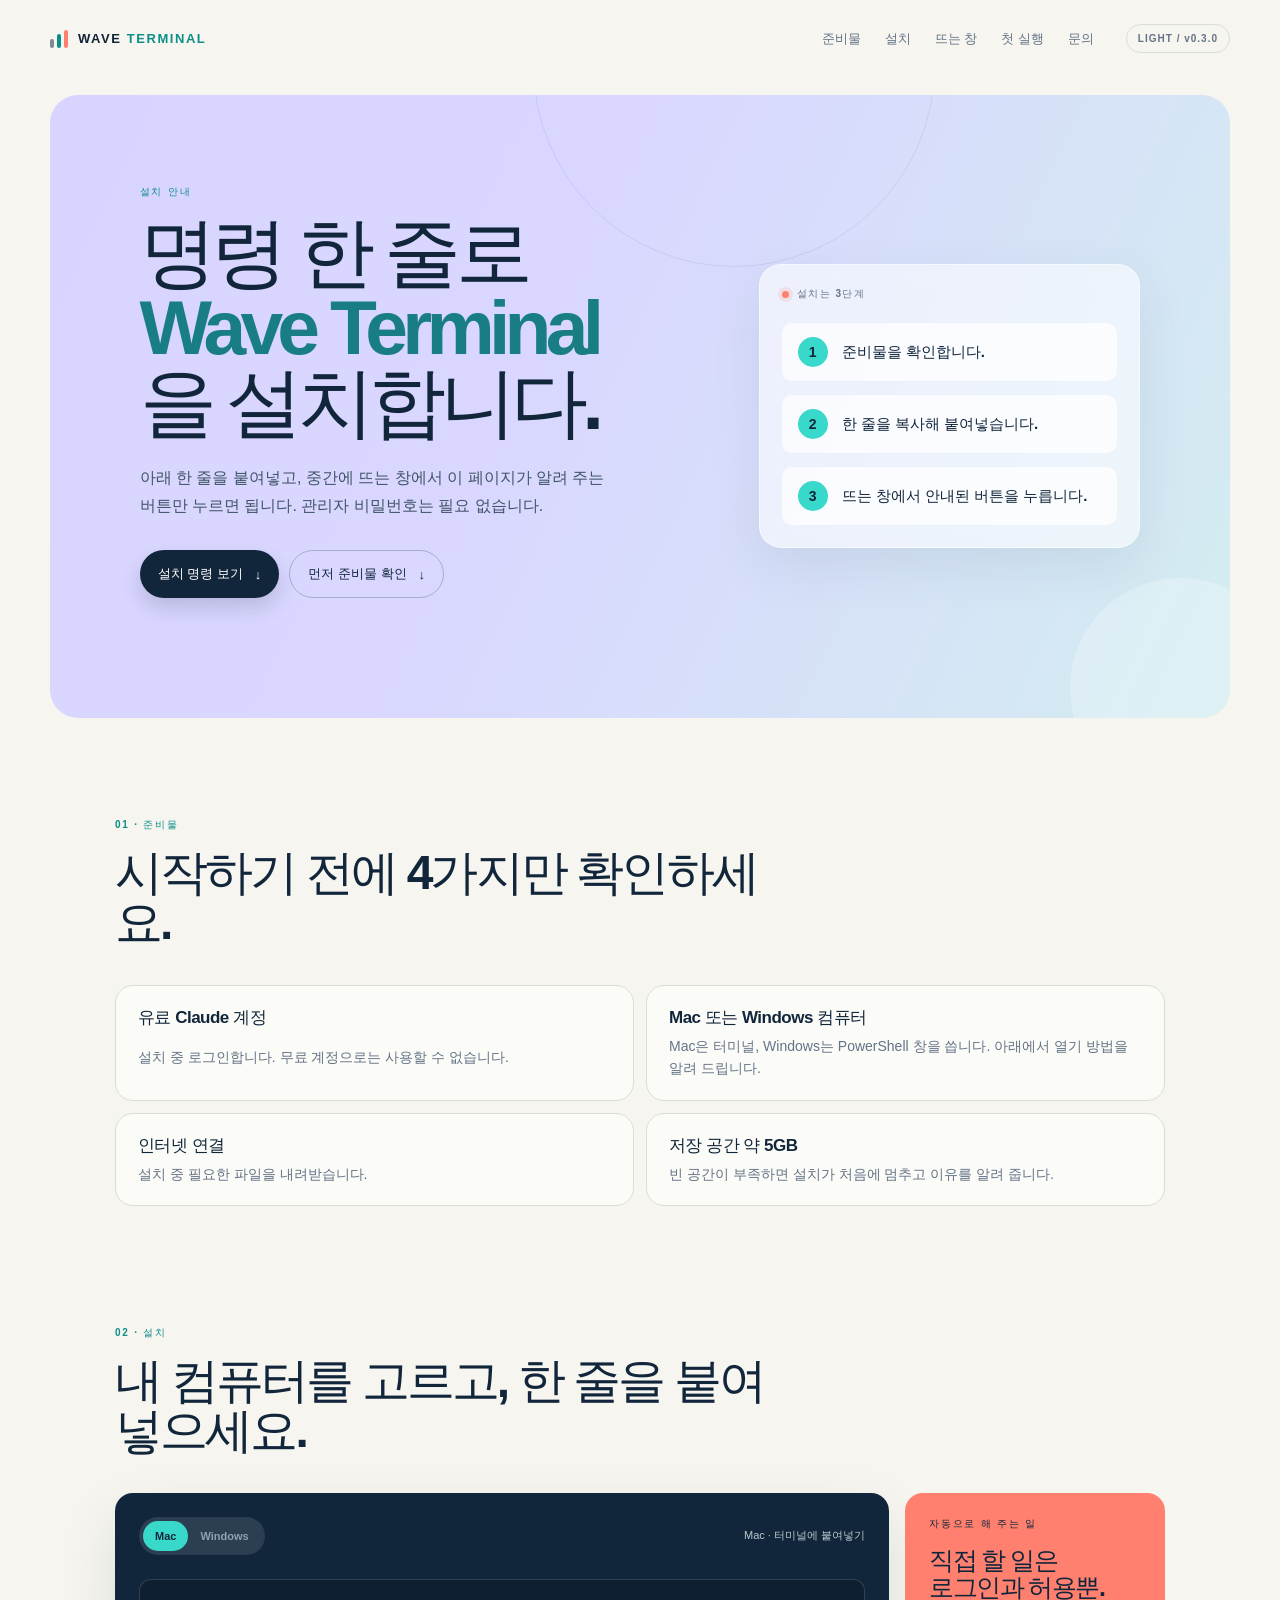
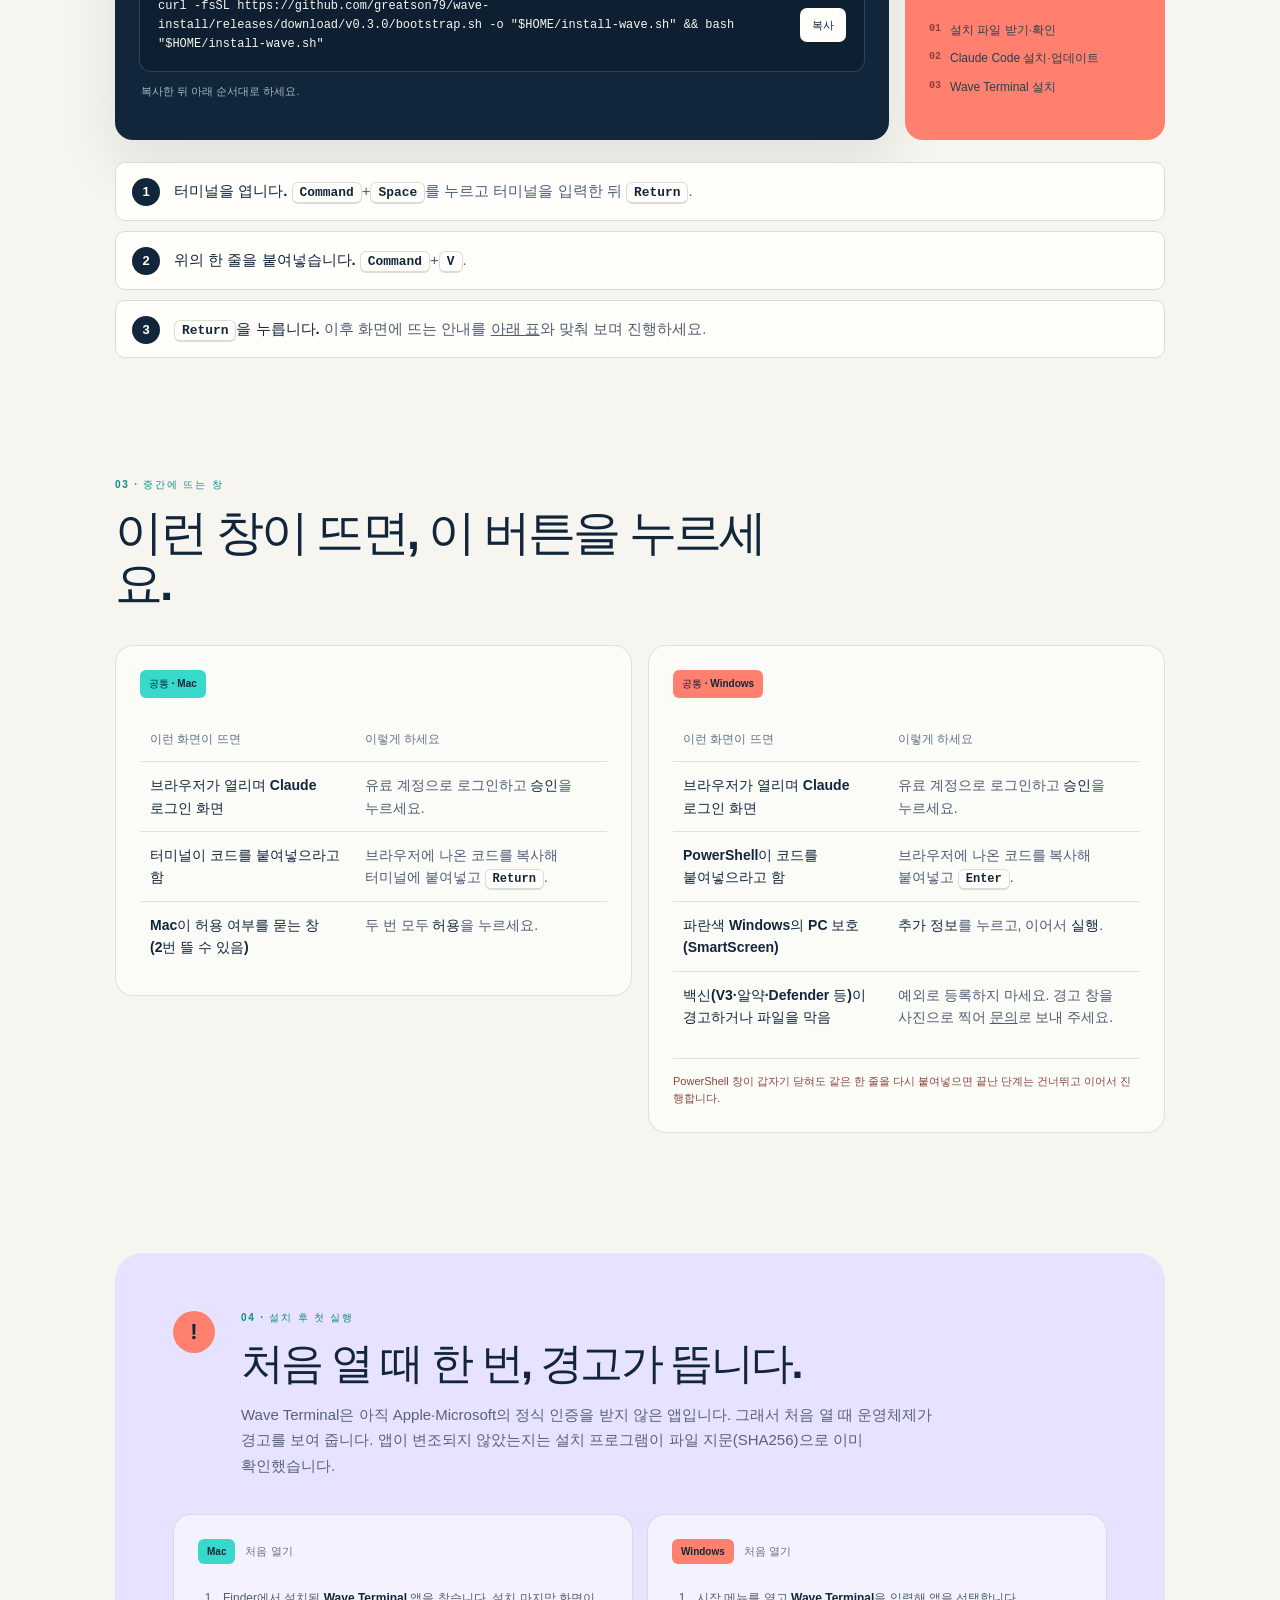
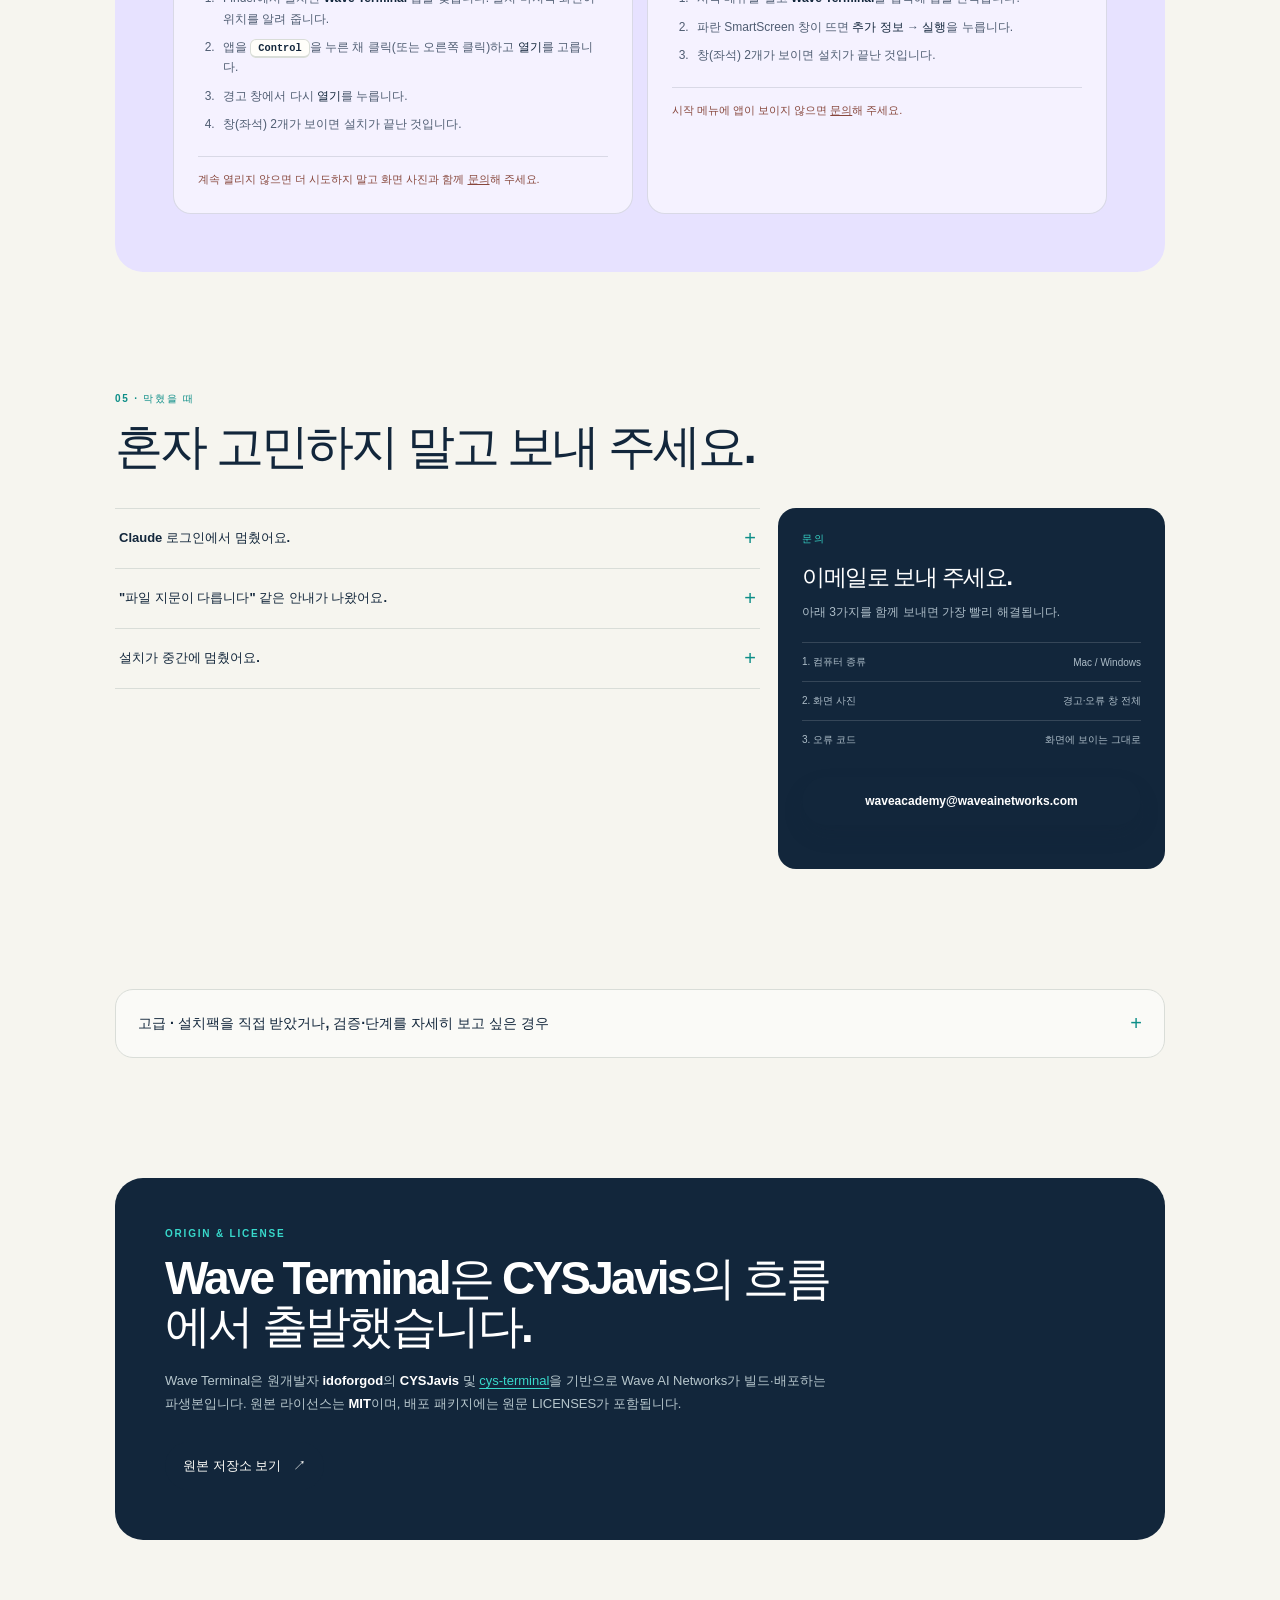
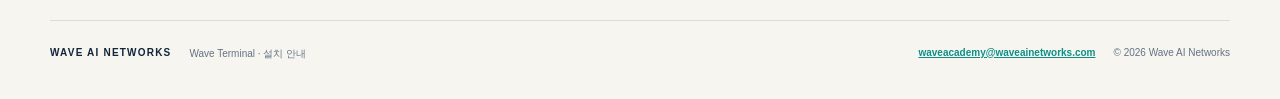
==== commit 5b8f39ff: "chore(release): bump installer version 0.2.4 -> 0.3.0 for v0.3.0-rc.1 Installer version (steps.json," ====
--- a/site/index.html
+++ b/site/index.html
@@ -23,7 +23,7 @@
         <a href="#first-run">첫 실행</a>
         <a href="#help">문의</a>
       </nav>
-      <span class="header-tag">LIGHT / v0.2.4</span>
+      <span class="header-tag">LIGHT / v0.3.0</span>
     </header>
 
     <main id="main">
@@ -75,7 +75,7 @@
               <span class="command-label" id="command-label">Mac · 터미널에 붙여넣기</span>
             </div>
             <div class="command-line">
-              <code id="install-command">curl -fsSL https://github.com/greatson79/wave-install/releases/download/v0.2.4/bootstrap.sh -o "$HOME/install-wave.sh" &amp;&amp; bash "$HOME/install-wave.sh"</code>
+              <code id="install-command">curl -fsSL https://github.com/greatson79/wave-install/releases/download/v0.3.0/bootstrap.sh -o "$HOME/install-wave.sh" &amp;&amp; bash "$HOME/install-wave.sh"</code>
               <button class="copy-button" type="button" id="copy-command" aria-describedby="copy-status">복사</button>
             </div>
             <p class="copy-status" id="copy-status" role="status" aria-live="polite">복사한 뒤 아래 순서대로 하세요.</p>
@@ -196,7 +196,7 @@
           <summary id="advanced-title">고급 · 설치팩을 직접 받았거나, 검증·단계를 자세히 보고 싶은 경우</summary>
           <div class="advanced-body">
             <h3>설치팩 zip을 직접 받은 경우</h3>
-            <p><a href="https://github.com/greatson79/wave-install/archive/refs/tags/v0.2.4.zip">wave-install-0.2.4.zip</a>을 내려받아 압축을 풀면 <code>wave-install-0.2.4</code> 폴더가 생깁니다. 터미널에서 <code>cd ~/Downloads/wave-install-0.2.4 &amp;&amp; bash bootstrap.sh</code> 한 줄만 실행하세요(위의 설치 명령은 칠 필요 없음).</p>
+            <p><a href="https://github.com/greatson79/wave-install/archive/refs/tags/v0.3.0.zip">wave-install-0.3.0.zip</a>을 내려받아 압축을 풀면 <code>wave-install-0.3.0</code> 폴더가 생깁니다. 터미널에서 <code>cd ~/Downloads/wave-install-0.3.0 &amp;&amp; bash bootstrap.sh</code> 한 줄만 실행하세요(위의 설치 명령은 칠 필요 없음).</p>
 
             <h3>설치기가 확인하는 것</h3>
             <p>공식 저장소 <a href="https://github.com/greatson79/wave-terminal" target="_blank" rel="noreferrer">greatson79/wave-terminal</a>의 Release에서 받은 파일인지, 설치기에 고정된 SHA256 지문과 일치하는지를 확인합니다. macOS는 앱 <code>codesign</code> 검증을 추가로 합니다. 이 검증은 파일이 변조되지 않았다는 확인이며 Apple 공증을 대신하지 않습니다. 현재 macOS 공증은 받지 않았고(<code>spctl</code> 거부), Windows는 Authenticode 코드서명이 없습니다. 전체 설치 실측은 진행 중입니다.</p>
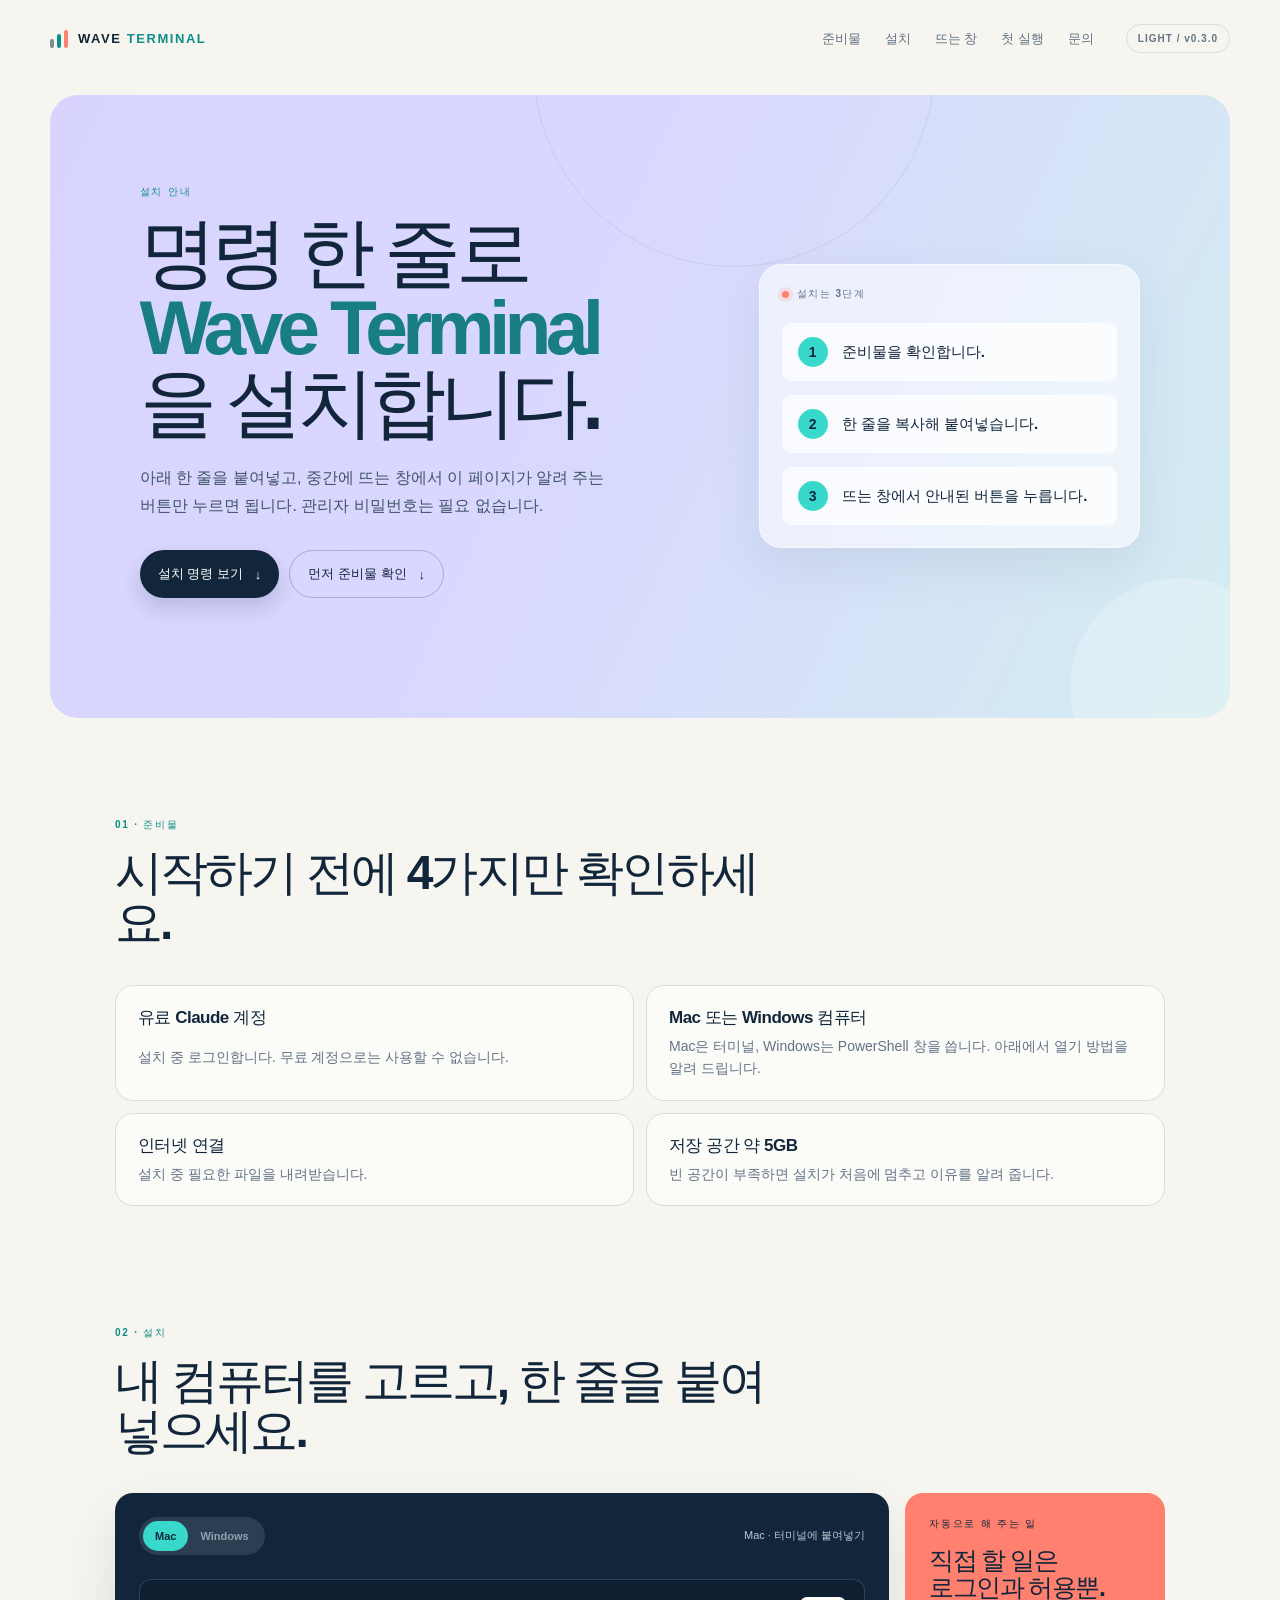
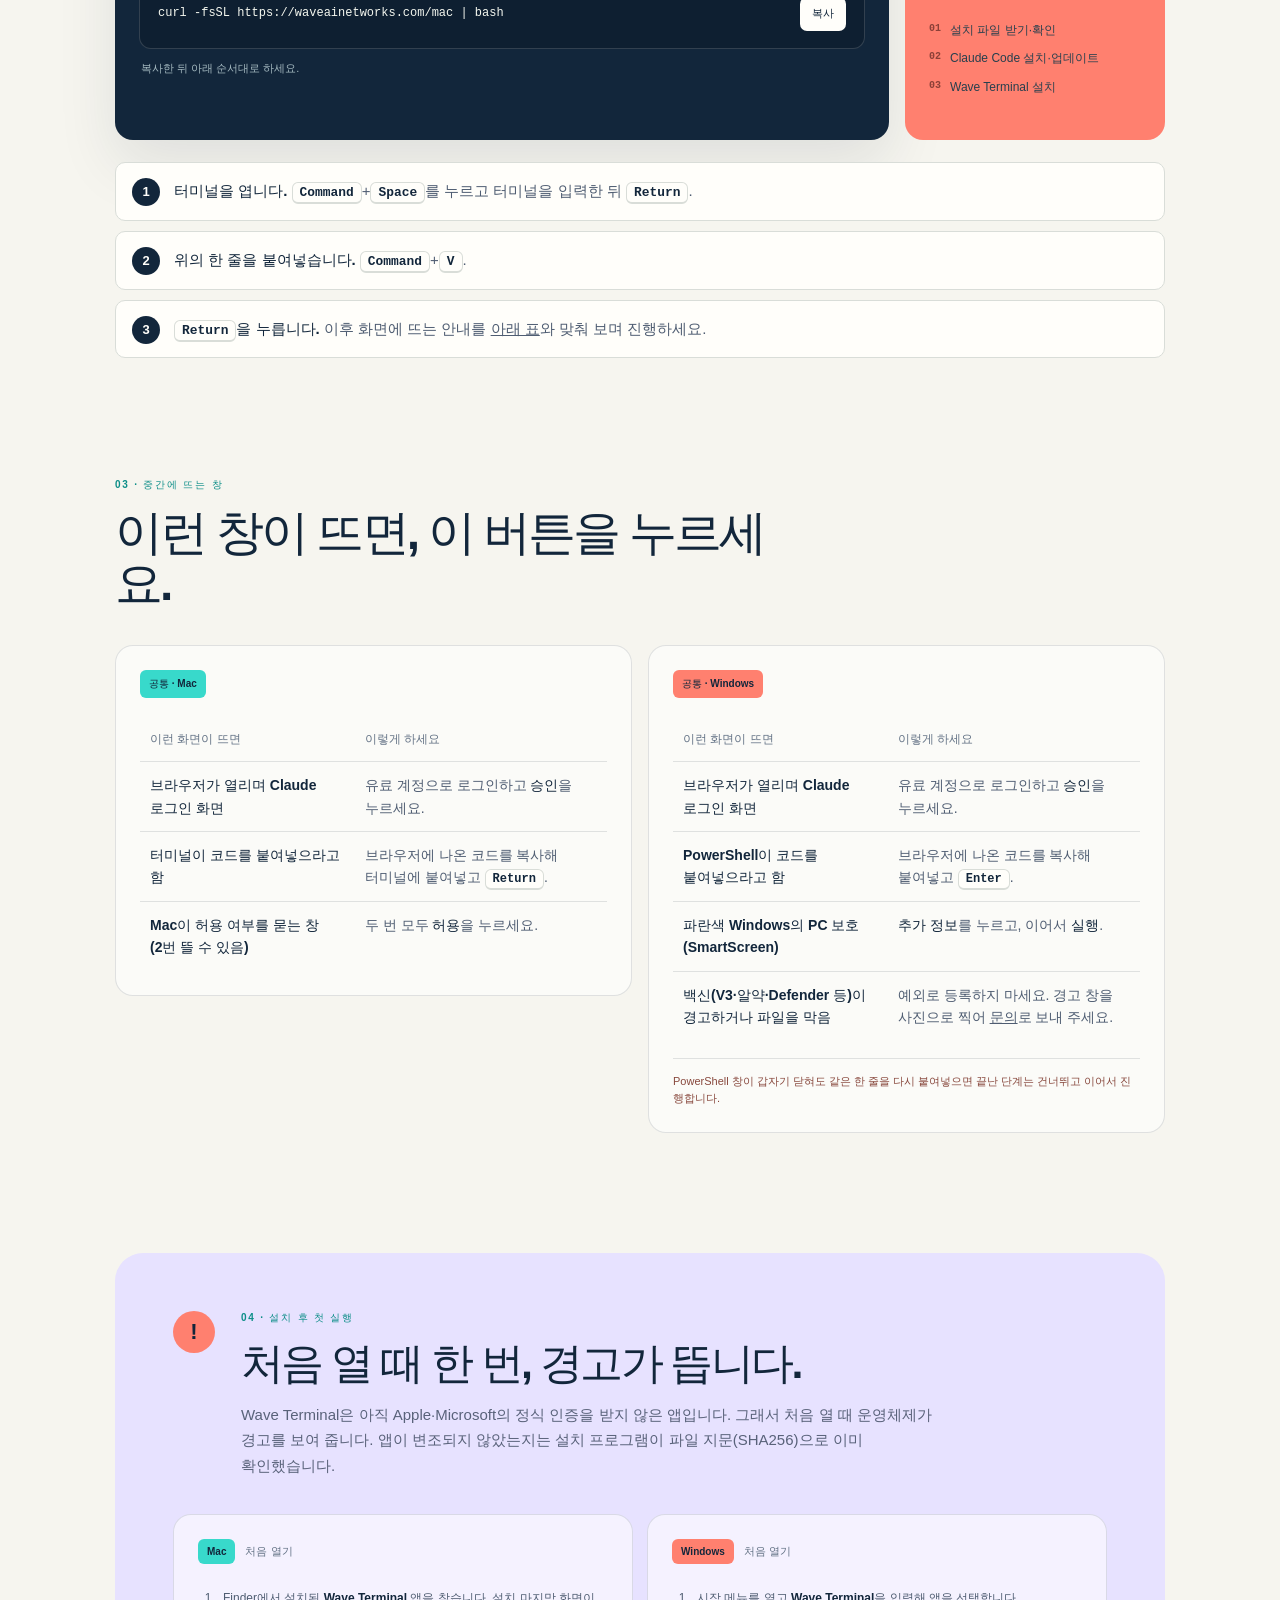
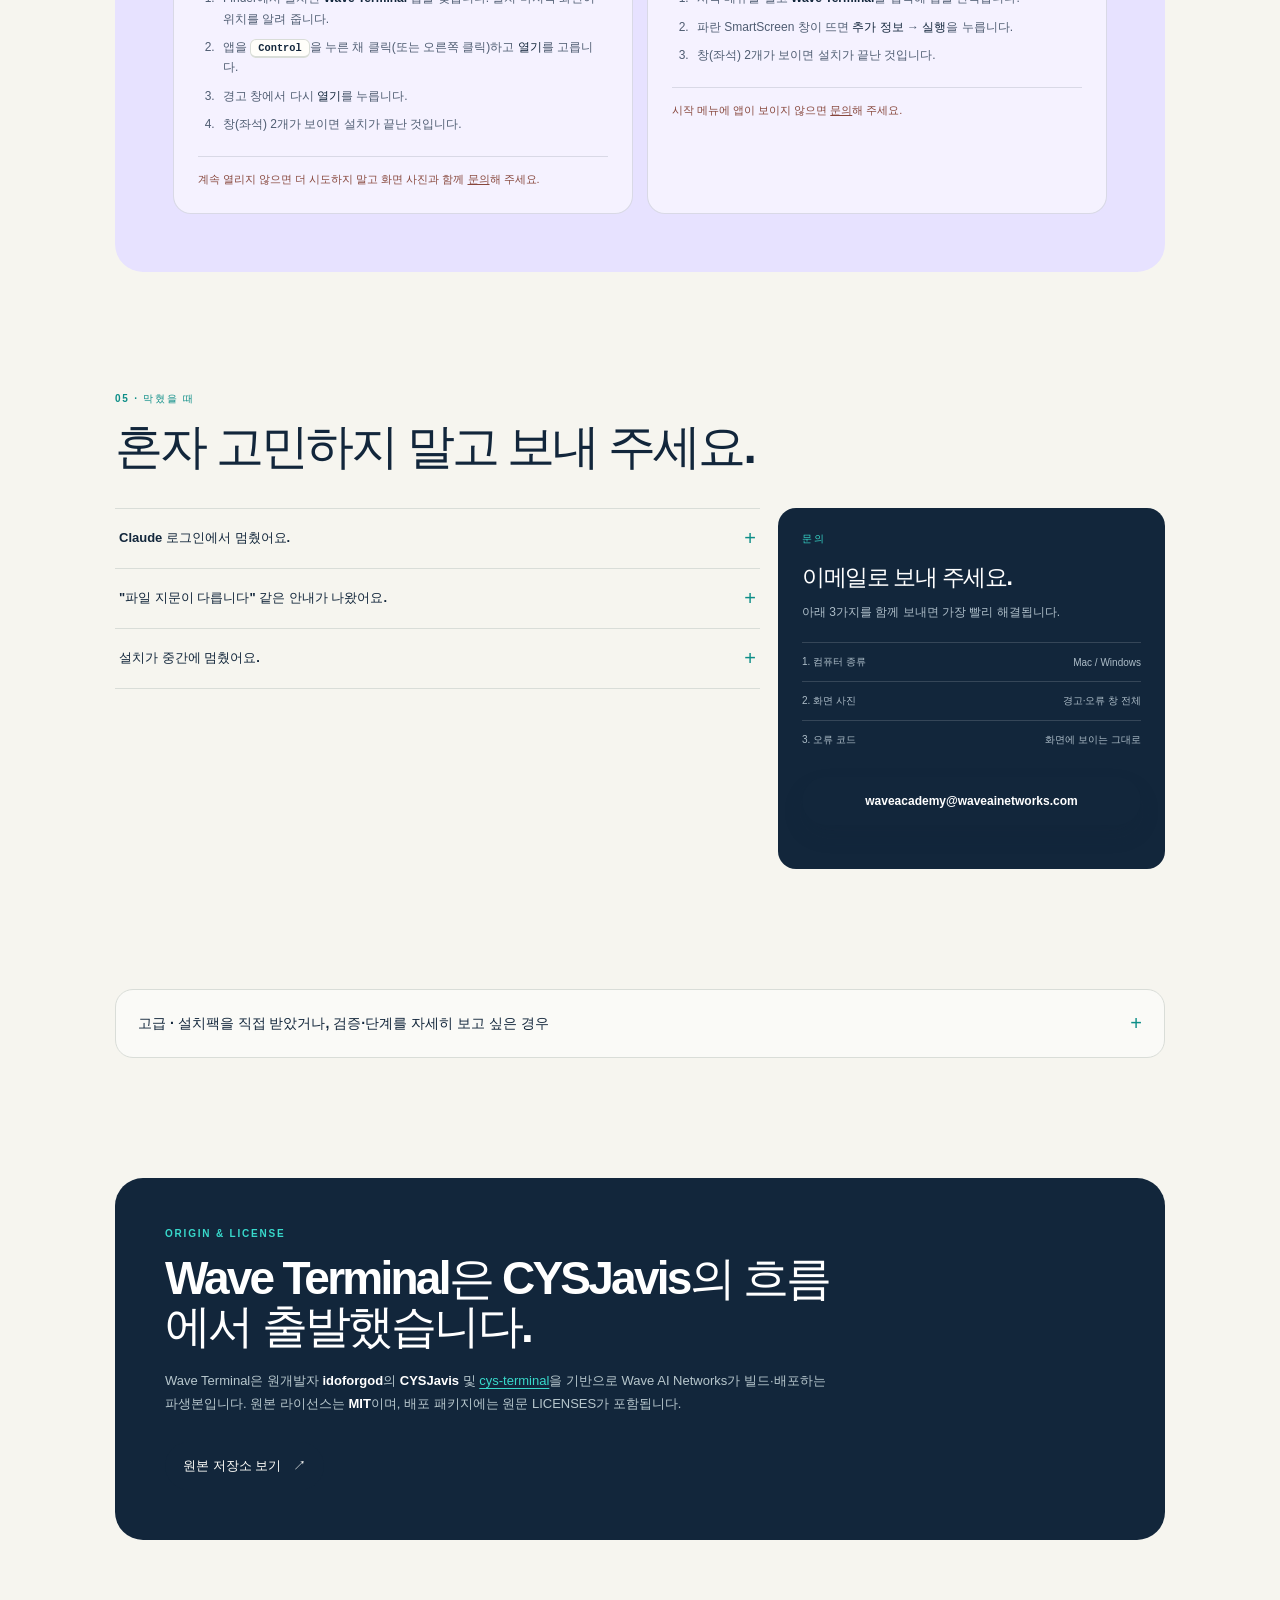
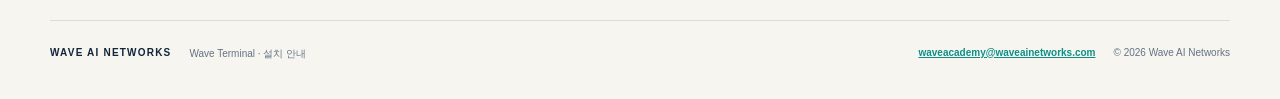
==== commit 2333db69: "fix(site): the /get install guidance uses the short one-line commands The page showed the long insta" ====
--- a/site/index.html
+++ b/site/index.html
@@ -75,7 +75,7 @@
               <span class="command-label" id="command-label">Mac · 터미널에 붙여넣기</span>
             </div>
             <div class="command-line">
-              <code id="install-command">curl -fsSL https://github.com/greatson79/wave-install/releases/download/v0.3.0/bootstrap.sh -o "$HOME/install-wave.sh" &amp;&amp; bash "$HOME/install-wave.sh"</code>
+              <code id="install-command">curl -fsSL https://waveainetworks.com/mac | bash</code>
               <button class="copy-button" type="button" id="copy-command" aria-describedby="copy-status">복사</button>
             </div>
             <p class="copy-status" id="copy-status" role="status" aria-live="polite">복사한 뒤 아래 순서대로 하세요.</p>
@@ -196,7 +196,7 @@
           <summary id="advanced-title">고급 · 설치팩을 직접 받았거나, 검증·단계를 자세히 보고 싶은 경우</summary>
           <div class="advanced-body">
             <h3>설치팩 zip을 직접 받은 경우</h3>
-            <p><a href="https://github.com/greatson79/wave-install/archive/refs/tags/v0.3.0.zip">wave-install-0.3.0.zip</a>을 내려받아 압축을 풀면 <code>wave-install-0.3.0</code> 폴더가 생깁니다. 터미널에서 <code>cd ~/Downloads/wave-install-0.3.0 &amp;&amp; bash bootstrap.sh</code> 한 줄만 실행하세요(위의 설치 명령은 칠 필요 없음).</p>
+            <p><a href="https://github.com/greatson79/wave-install/archive/refs/tags/v0.3.0-rc.5.zip">wave-install-0.3.0-rc.5.zip</a>을 내려받아 압축을 풀면 <code>wave-install-0.3.0-rc.5</code> 폴더가 생깁니다. 터미널에서 <code>cd ~/Downloads/wave-install-0.3.0-rc.5 &amp;&amp; bash bootstrap.sh</code> 한 줄만 실행하세요(위의 설치 명령은 칠 필요 없음).</p>
 
             <h3>설치기가 확인하는 것</h3>
             <p>공식 저장소 <a href="https://github.com/greatson79/wave-terminal" target="_blank" rel="noreferrer">greatson79/wave-terminal</a>의 Release에서 받은 파일인지, 설치기에 고정된 SHA256 지문과 일치하는지를 확인합니다. macOS는 앱 <code>codesign</code> 검증을 추가로 합니다. 이 검증은 파일이 변조되지 않았다는 확인이며 Apple 공증을 대신하지 않습니다. 현재 macOS 공증은 받지 않았고(<code>spctl</code> 거부), Windows는 Authenticode 코드서명이 없습니다. 전체 설치 실측은 진행 중입니다.</p>
@@ -218,7 +218,7 @@
             </div>
 
             <h3>재설치 / 초기화</h3>
-            <p>상태 파일과 로그를 확인한 뒤 필요한 작업만 선택하세요. 초기화 전에는 보존할 로그를 먼저 복사합니다. <code>reinstall.sh</code>는 설치 파일을 다시 적용하고, <code>reset.sh --list</code>는 삭제 대상을 미리 보여 줍니다.</p>
+            <p>상태 파일과 로그를 확인한 뒤 필요한 작업만 선택하세요. 초기화 전에는 보존할 로그를 먼저 복사합니다. 설치를 처음부터 다시 하려면 이 명령을 실행하세요: <code id="reinstall-command">curl -fsSL https://waveainetworks.com/mac | bash -s -- --reinstall</code> 또 <code>reset.sh --list</code>는 삭제 대상을 미리 보여 줍니다.</p>
           </div>
         </details>
       </section>
